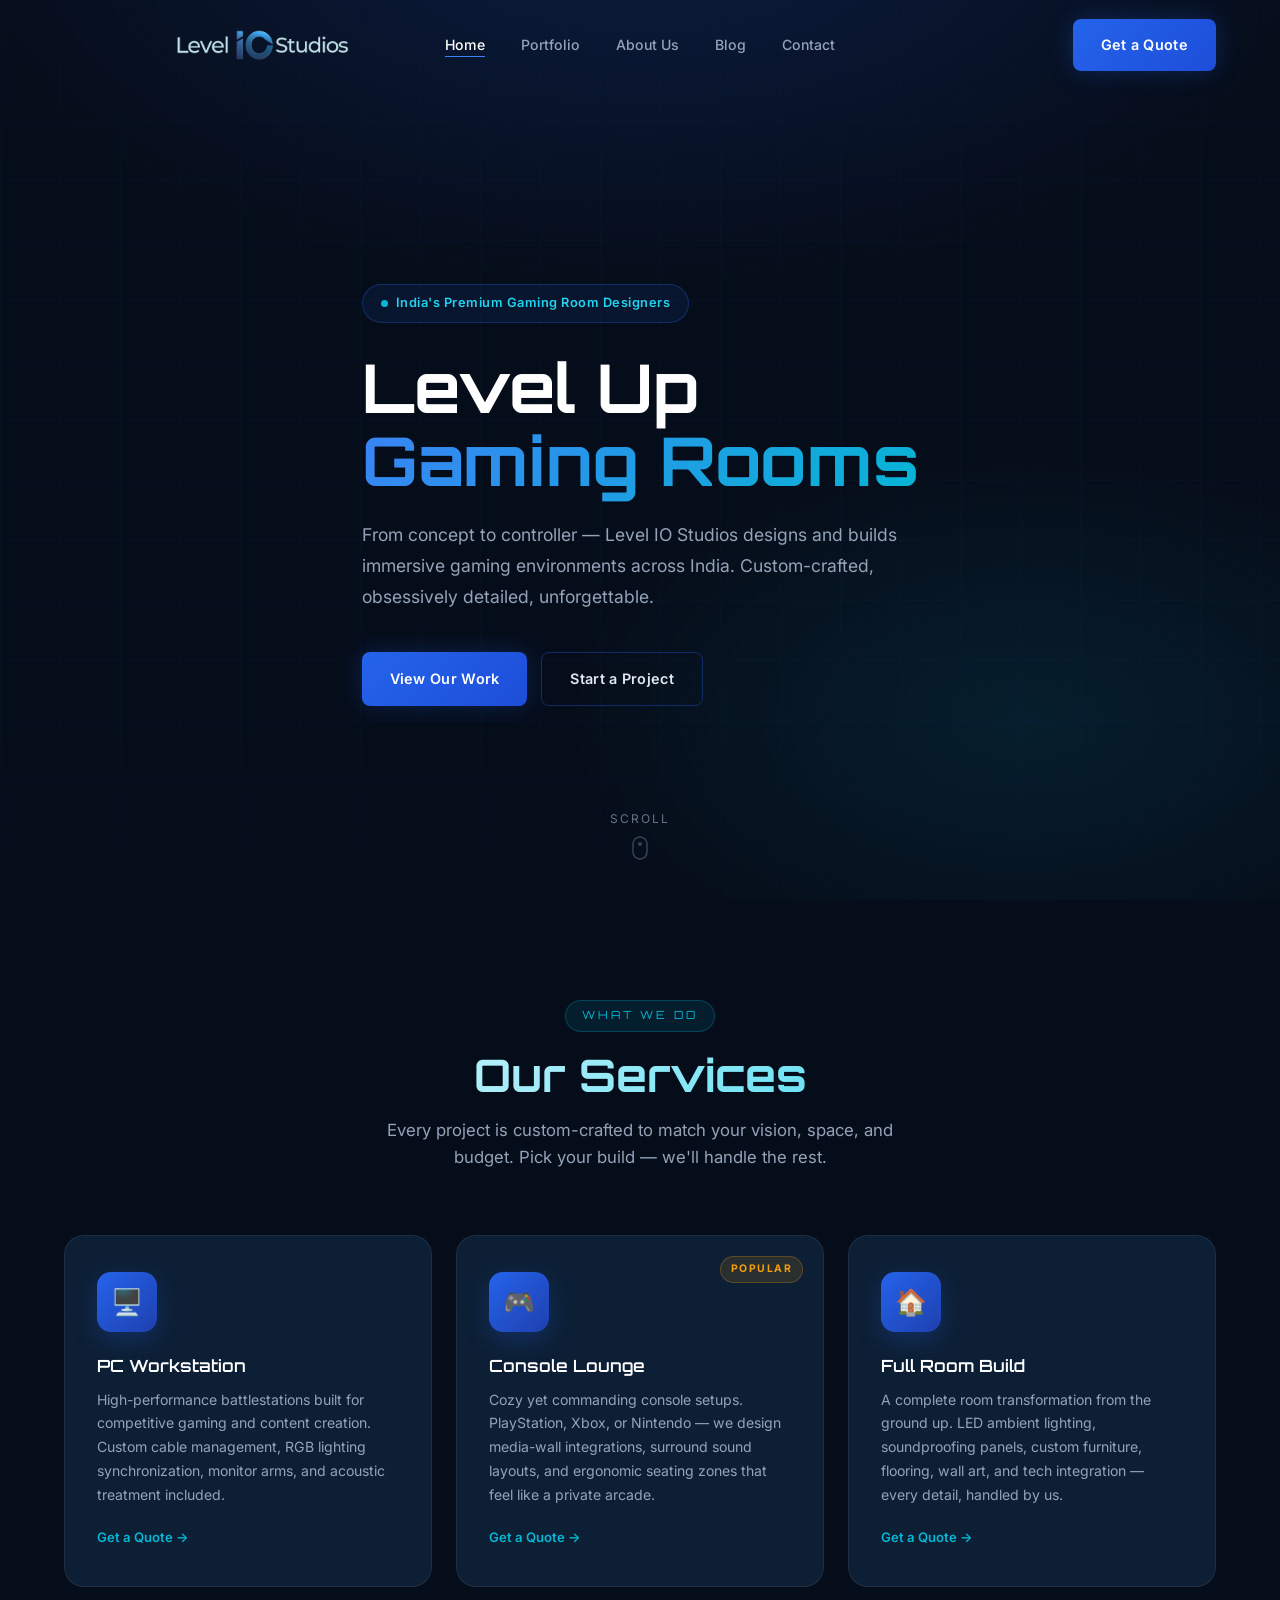
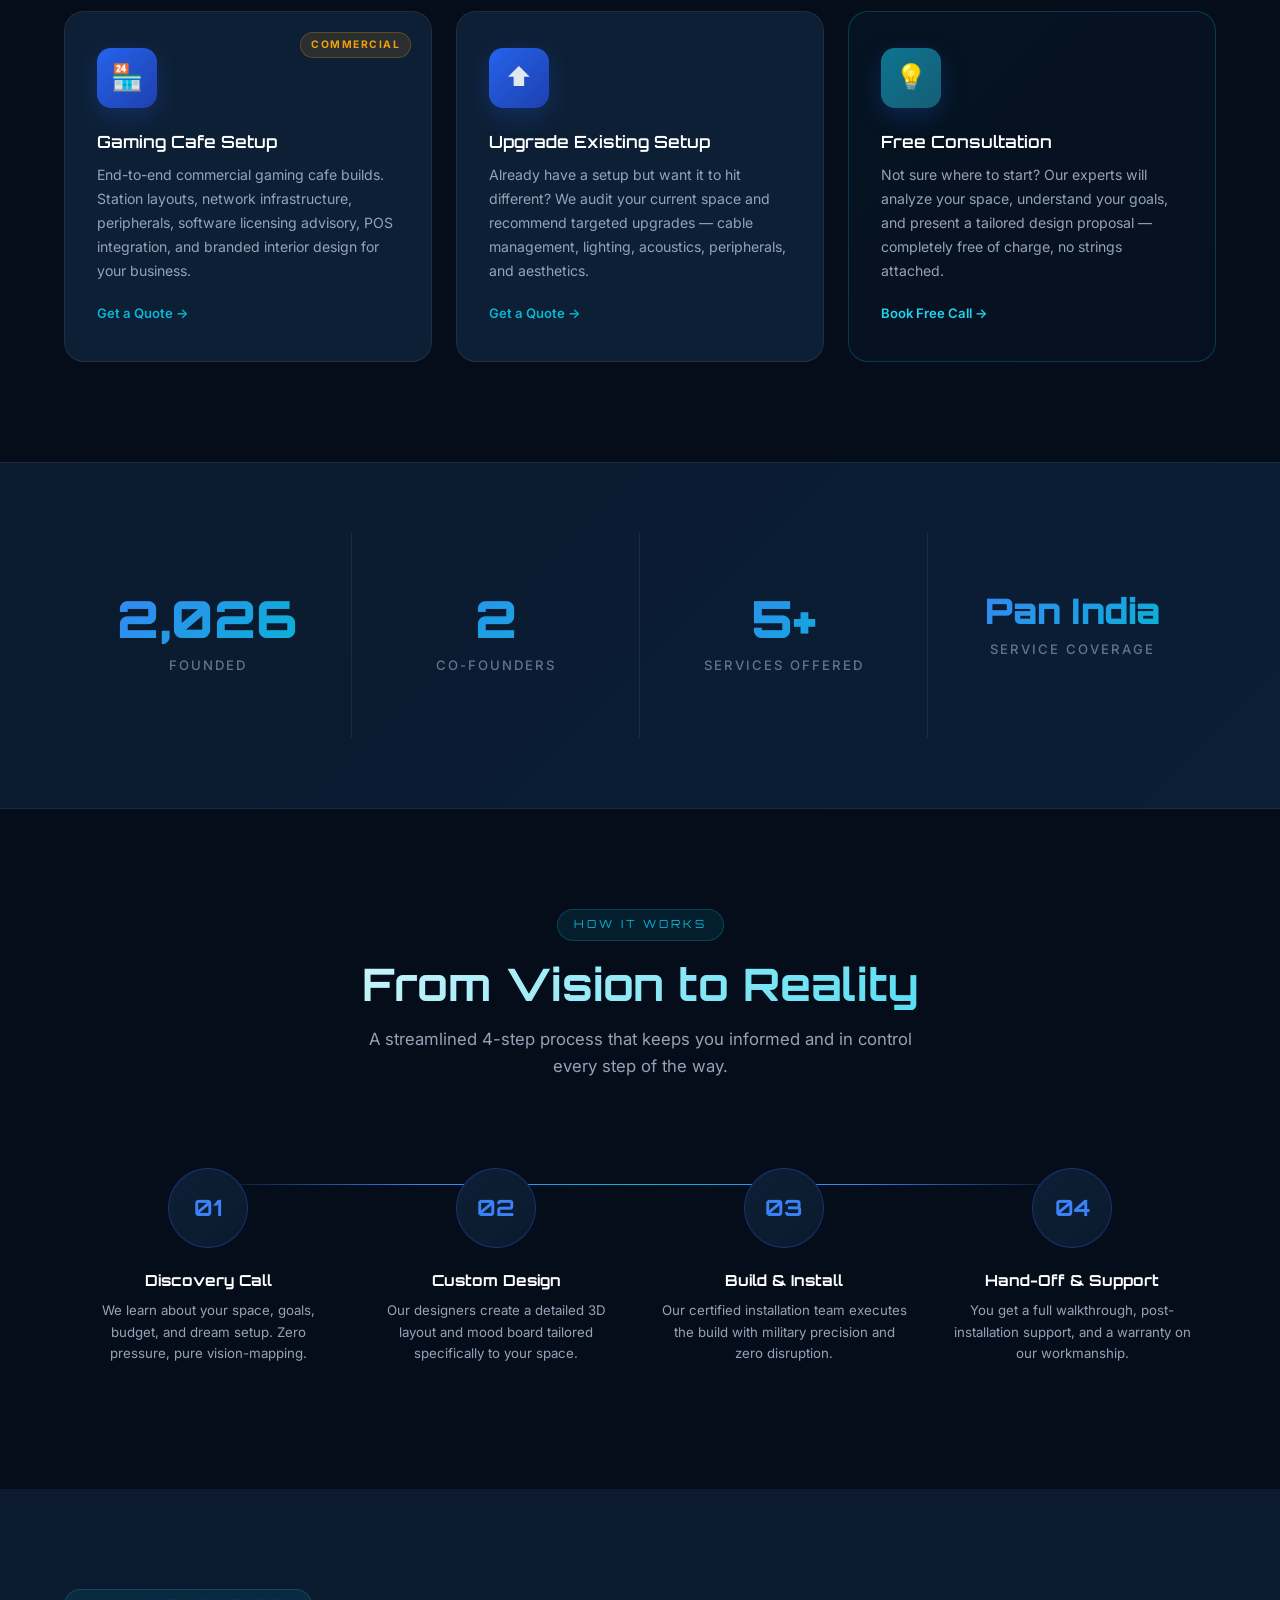
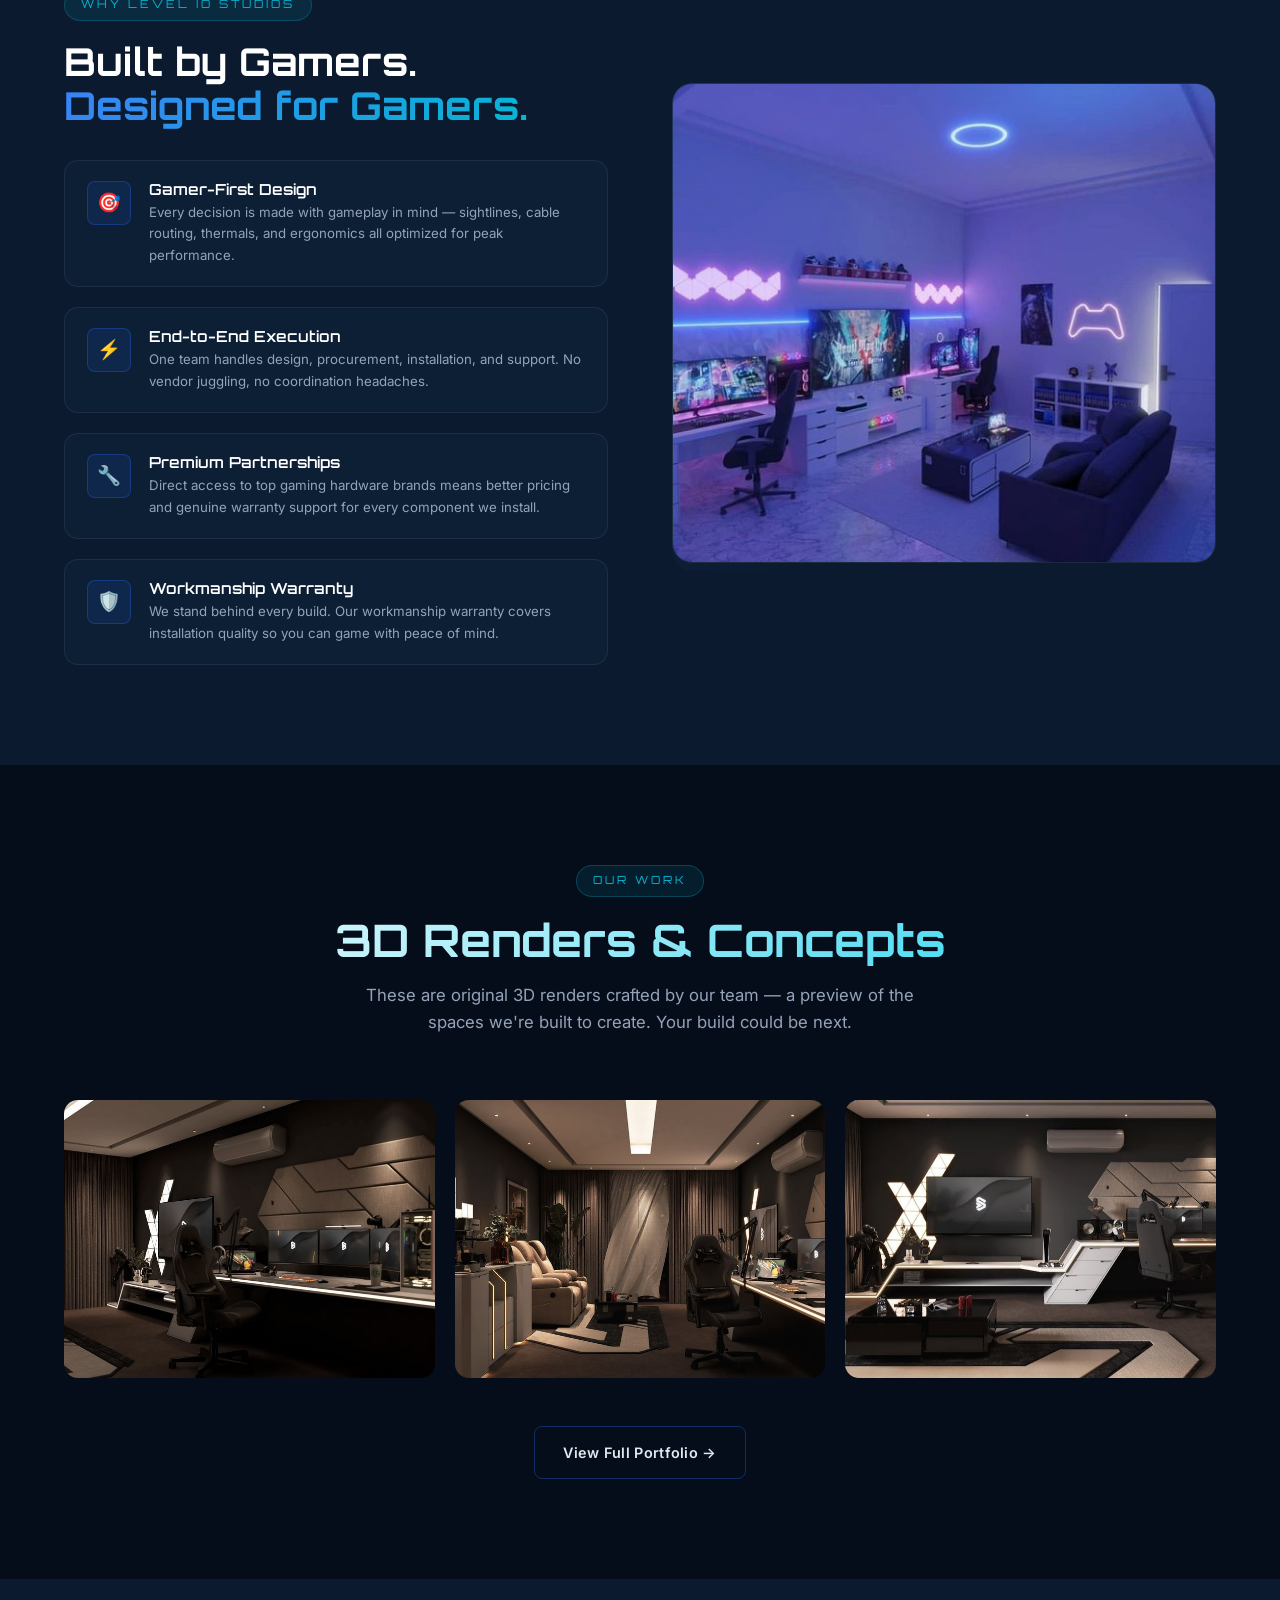
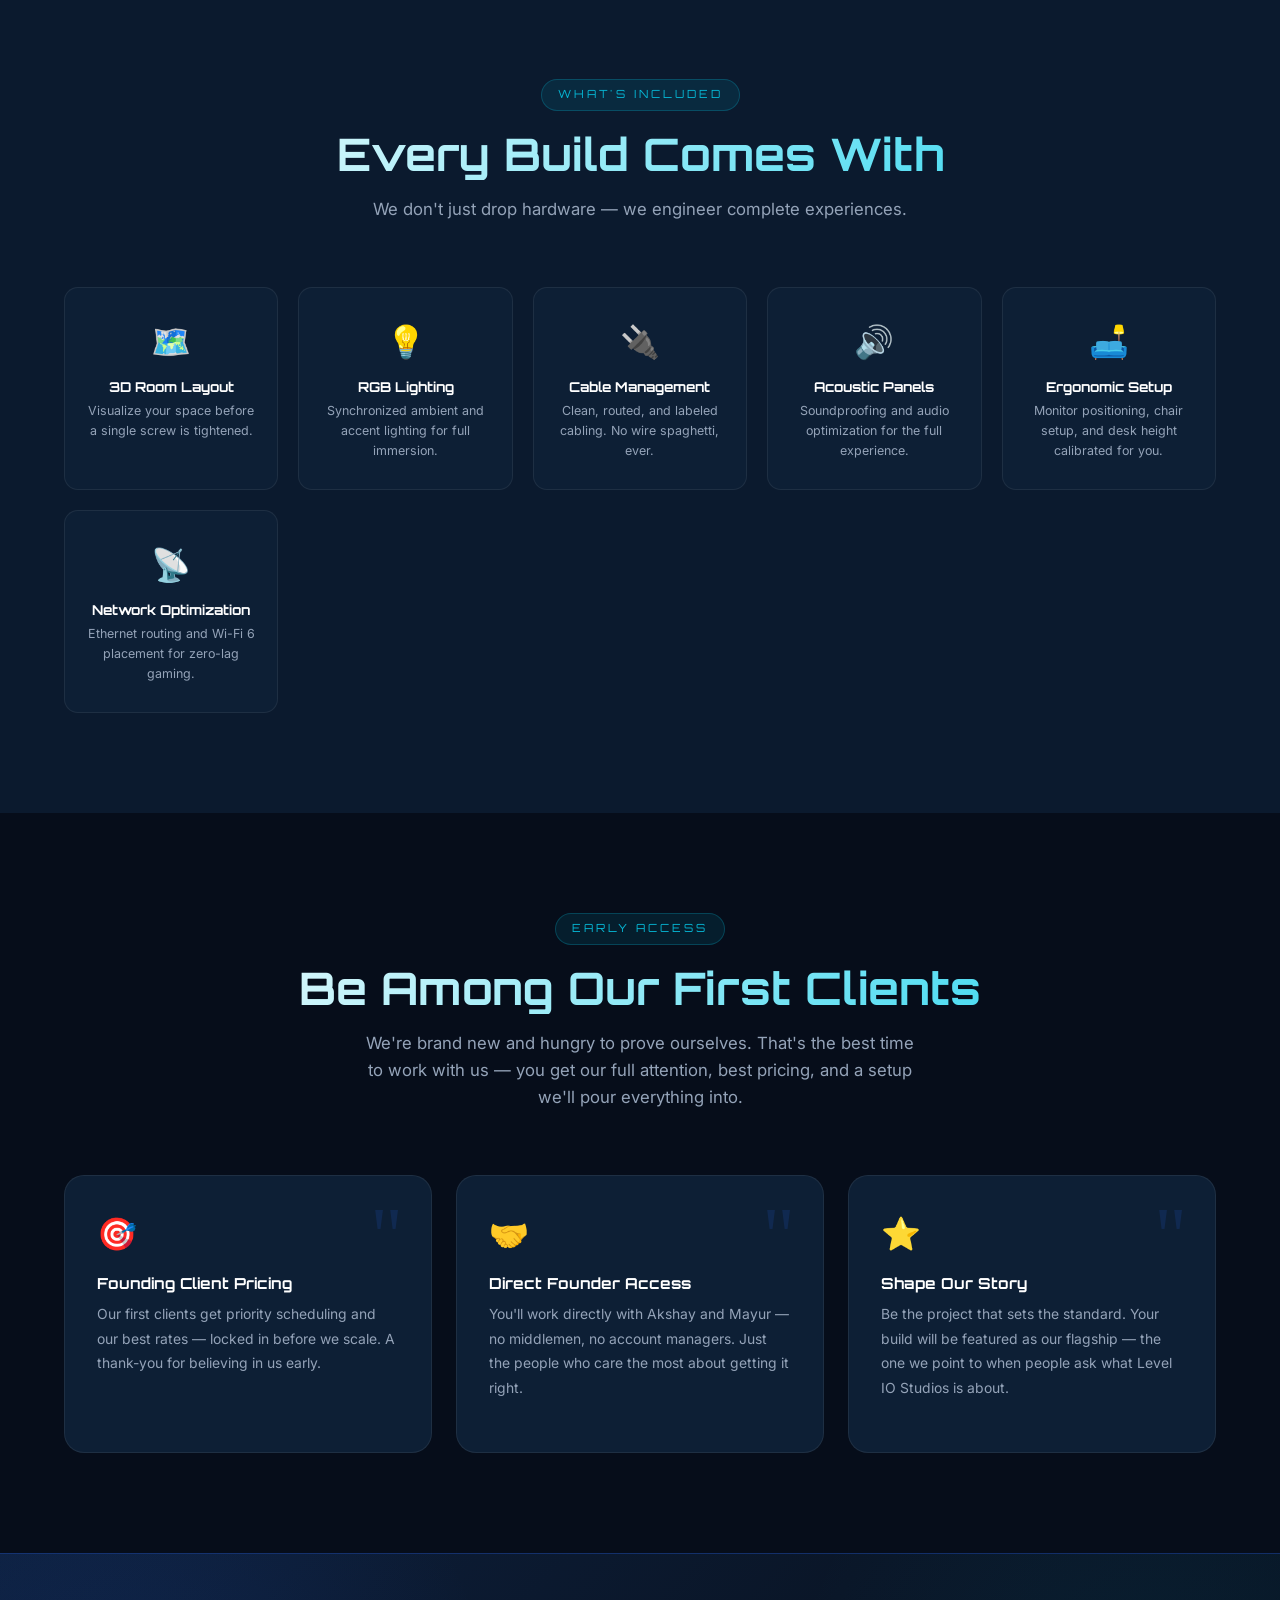
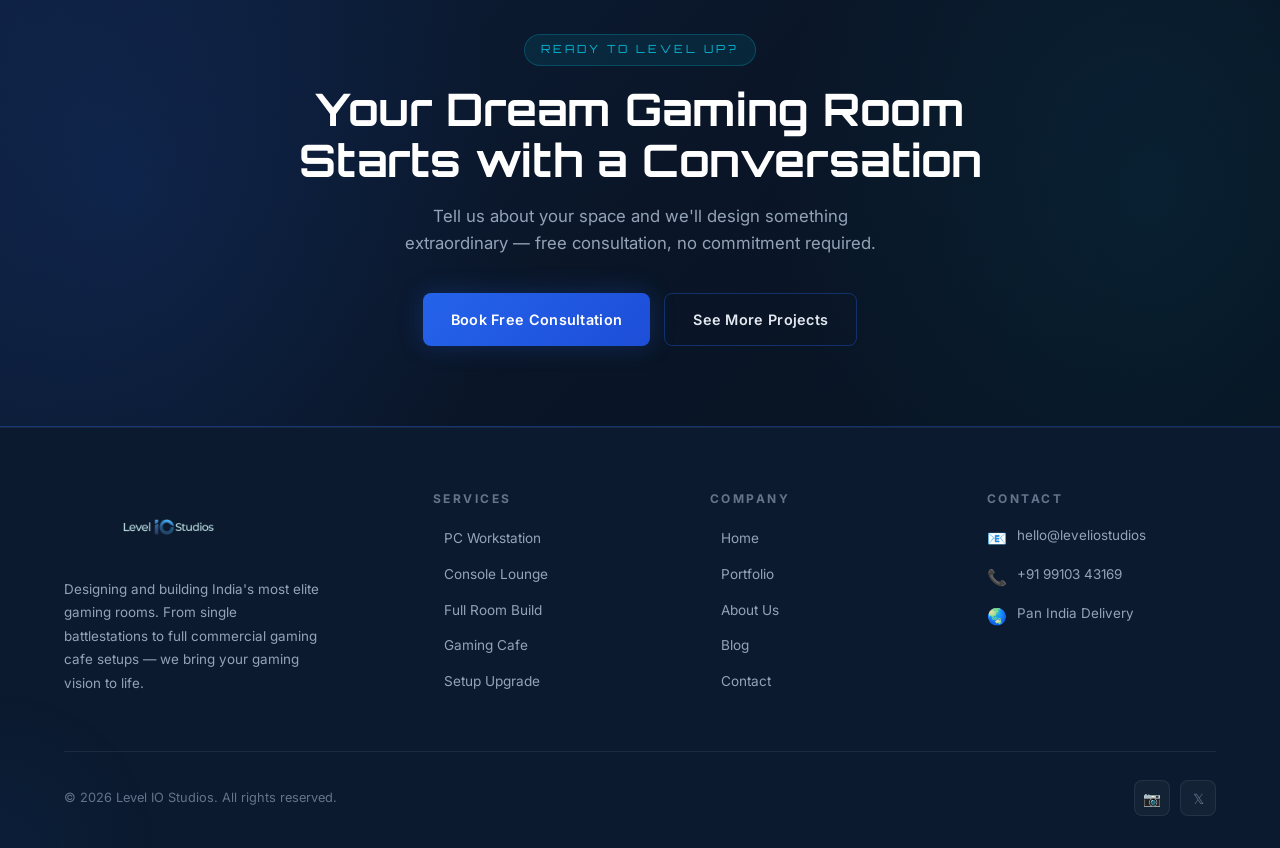
==== index.html @ 5de78dc6 "Initial commit" ====
<!DOCTYPE html>
<html lang="en">
<head>
  <meta charset="UTF-8" />
  <meta name="viewport" content="width=device-width, initial-scale=1.0" />
  <meta name="description" content="Level IO Studios designs and builds premium gaming rooms across India. PC workstations, console lounges, full room builds and gaming cafes. Level Up Your Space." />
  <meta name="keywords" content="gaming room design India, gaming setup builder, PC battlestation, gaming cafe setup, console lounge, gaming room interior design" />
  <meta name="author" content="Level IO Studios" />
  <meta name="robots" content="index, follow" />
  <link rel="canonical" href="https://leveliostudios.com/index.html" />
  <!-- Open Graph -->
  <meta property="og:type" content="website" />
  <meta property="og:site_name" content="Level IO Studios" />
  <meta property="og:title" content="Level IO Studios — Design &amp; Build Gaming Rooms" />
  <meta property="og:description" content="Level IO Studios designs and builds premium gaming rooms across India. PC workstations, console lounges, full room builds and gaming cafes. Level Up Your Space." />
  <meta property="og:url" content="https://leveliostudios.com/index.html" />
  <meta property="og:image" content="https://leveliostudios.com/Images/logo.png" />
  <!-- Twitter Card -->
  <meta name="twitter:card" content="summary_large_image" />
  <meta name="twitter:title" content="Level IO Studios — Design &amp; Build Gaming Rooms" />
  <meta name="twitter:description" content="Level IO Studios designs and builds premium gaming rooms across India. PC workstations, console lounges, full room builds and gaming cafes. Level Up Your Space." />
  <meta name="twitter:image" content="https://leveliostudios.com/Images/logo.png" />
  <!-- JSON-LD Structured Data -->
  <script type="application/ld+json">
  {
    "@context": "https://schema.org",
    "@type": "LocalBusiness",
    "name": "Level IO Studios",
    "description": "India's premier gaming room design and build studio. We create custom PC battlestations, console lounges, full room builds and gaming cafes.",
    "url": "https://leveliostudios.com",
    "email": "hello@leveliostudios.com",
    "telephone": "+919910343169",
    "sameAs": ["https://instagram.com/leveliostudios"],
    "areaServed": "IN",
    "serviceType": ["Gaming Room Design", "PC Workstation Setup", "Console Lounge", "Gaming Cafe Setup", "Room Interior Design"]
  }
  </script>
  <title>Level IO Studios — Design &amp; Build Gaming Rooms</title>
  <link rel="stylesheet" href="styles.css" />
  <link rel="icon" type="image/png" href="Images/logo-symbol.png" />
</head>
<body>

  <!-- ═══ NAVBAR ═══ -->
  <nav class="navbar">
    <div class="container">
      <div class="nav-inner">
        <a href="index.html" class="nav-logo">
          <img src="Images/logo.png" alt="Level IO Studios" />
        </a>
        <ul class="nav-links">
          <li><a href="index.html" class="active">Home</a></li>
          <li><a href="portfolio.html">Portfolio</a></li>
          <li><a href="about.html">About Us</a></li>
          <li><a href="blog.html">Blog</a></li>
          <li><a href="contact.html">Contact</a></li>
        </ul>
        <a href="contact.html" class="btn btn-primary nav-cta">Get a Quote</a>
        <div class="hamburger" aria-label="Menu">
          <span></span><span></span><span></span>
        </div>
      </div>
    </div>
  </nav>

  <!-- ═══ HERO ═══ -->
  <section class="hero">
    <div class="hero-bg"></div>
    <div class="hero-grid"></div>
    <div class="container">
      <div class="hero-content">
        <div class="hero-badge">
          <span class="dot"></span>
          India's Premium Gaming Room Designers
        </div>
        <h1>
          Level Up<br/>
          <span class="typed-text">Your Space</span>
        </h1>
        <p>From concept to controller — Level IO Studios designs and builds immersive gaming environments across India. Custom-crafted, obsessively detailed, unforgettable.</p>
        <div class="hero-actions">
          <a href="portfolio.html" class="btn btn-primary">View Our Work</a>
          <a href="contact.html" class="btn btn-outline">Start a Project</a>
        </div>
      </div>
    </div>
    <div class="hero-scroll">
      <span>Scroll</span>
      <svg width="16" height="24" viewBox="0 0 16 24" fill="none">
        <rect x="1" y="1" width="14" height="22" rx="7" stroke="currentColor" stroke-width="1.5"/>
        <circle cx="8" cy="8" r="2" fill="currentColor"/>
      </svg>
    </div>
  </section>

  <!-- ═══ SERVICES ═══ -->
  <section class="section">
    <div class="container">
      <div class="section-header">
        <div class="tag" data-aos="fade-up">What We Do</div>
        <h2 data-aos="fade-up" data-aos-delay="100">Our Services</h2>
        <p data-aos="fade-up" data-aos-delay="200">Every project is custom-crafted to match your vision, space, and budget. Pick your build — we'll handle the rest.</p>
      </div>
      <div class="services-grid">

        <!-- PC Workstation -->
        <div class="service-card" data-aos="fade-up" data-aos-delay="0">
          <div class="service-icon">🖥️</div>
          <h3>PC Workstation</h3>
          <p>High-performance battlestations built for competitive gaming and content creation. Custom cable management, RGB lighting synchronization, monitor arms, and acoustic treatment included.</p>
          <a href="contact.html" class="service-link">Get a Quote →</a>
        </div>

        <!-- Console Lounge -->
        <div class="service-card" data-aos="fade-up" data-aos-delay="100">
          <div class="service-badge">Popular</div>
          <div class="service-icon">🎮</div>
          <h3>Console Lounge</h3>
          <p>Cozy yet commanding console setups. PlayStation, Xbox, or Nintendo — we design media-wall integrations, surround sound layouts, and ergonomic seating zones that feel like a private arcade.</p>
          <a href="contact.html" class="service-link">Get a Quote →</a>
        </div>

        <!-- Full Room -->
        <div class="service-card" data-aos="fade-up" data-aos-delay="200">
          <div class="service-icon">🏠</div>
          <h3>Full Room Build</h3>
          <p>A complete room transformation from the ground up. LED ambient lighting, soundproofing panels, custom furniture, flooring, wall art, and tech integration — every detail, handled by us.</p>
          <a href="contact.html" class="service-link">Get a Quote →</a>
        </div>

        <!-- Gaming Cafe -->
        <div class="service-card" data-aos="fade-up" data-aos-delay="0">
          <div class="service-badge">Commercial</div>
          <div class="service-icon">🏪</div>
          <h3>Gaming Cafe Setup</h3>
          <p>End-to-end commercial gaming cafe builds. Station layouts, network infrastructure, peripherals, software licensing advisory, POS integration, and branded interior design for your business.</p>
          <a href="contact.html" class="service-link">Get a Quote →</a>
        </div>

        <!-- Upgrade -->
        <div class="service-card" data-aos="fade-up" data-aos-delay="100">
          <div class="service-icon">⬆️</div>
          <h3>Upgrade Existing Setup</h3>
          <p>Already have a setup but want it to hit different? We audit your current space and recommend targeted upgrades — cable management, lighting, acoustics, peripherals, and aesthetics.</p>
          <a href="contact.html" class="service-link">Get a Quote →</a>
        </div>

        <!-- Consultation Card -->
        <div class="service-card" data-aos="fade-up" data-aos-delay="200" style="border-color: rgba(6,182,212,0.25); background: linear-gradient(135deg, rgba(6,182,212,0.04) 0%, rgba(37,99,235,0.04) 100%);">
          <div class="service-icon" style="background: linear-gradient(135deg, #0e7490, #155e75);">💡</div>
          <h3>Free Consultation</h3>
          <p>Not sure where to start? Our experts will analyze your space, understand your goals, and present a tailored design proposal — completely free of charge, no strings attached.</p>
          <a href="contact.html" class="service-link" style="color: var(--cyan-light);">Book Free Call →</a>
        </div>

      </div>
    </div>
  </section>

  <!-- ═══ STATS ═══ -->
  <section class="section-sm stats-section">
    <div class="container">
      <div class="stats-grid">
        <div class="stat-item" data-aos="zoom-in" data-aos-delay="0">
          <span class="stat-number" data-count="2026">2026</span>
          <span class="stat-label">Founded</span>
        </div>
        <div class="stat-item" data-aos="zoom-in" data-aos-delay="100">
          <span class="stat-number" data-count="2">2</span>
          <span class="stat-label">Co-Founders</span>
        </div>
        <div class="stat-item" data-aos="zoom-in" data-aos-delay="200">
          <span class="stat-number" data-count="5" data-suffix="+">5+</span>
          <span class="stat-label">Services Offered</span>
        </div>
        <div class="stat-item" data-aos="zoom-in" data-aos-delay="300">
          <span class="stat-number" style="-webkit-text-fill-color: transparent; background: linear-gradient(135deg, var(--blue-light), var(--cyan)); -webkit-background-clip: text; background-clip: text; font-family: var(--font-head); font-size: clamp(1.4rem, 3vw, 2.2rem); font-weight: 900; display: block; line-height: 1; margin-bottom: 8px;">Pan India</span>
          <span class="stat-label">Service Coverage</span>
        </div>
      </div>
    </div>
  </section>

  <!-- ═══ PROCESS ═══ -->
  <section class="section">
    <div class="container">
      <div class="section-header">
        <div class="tag" data-aos="fade-up">How It Works</div>
        <h2 data-aos="fade-up" data-aos-delay="100">From Vision to Reality</h2>
        <p data-aos="fade-up" data-aos-delay="200">A streamlined 4-step process that keeps you informed and in control every step of the way.</p>
      </div>
      <div class="process-grid">
        <div class="process-step" data-aos="fade-up" data-aos-delay="0">
          <div class="step-number">01</div>
          <h3>Discovery Call</h3>
          <p>We learn about your space, goals, budget, and dream setup. Zero pressure, pure vision-mapping.</p>
        </div>
        <div class="process-step" data-aos="fade-up" data-aos-delay="100">
          <div class="step-number">02</div>
          <h3>Custom Design</h3>
          <p>Our designers create a detailed 3D layout and mood board tailored specifically to your space.</p>
        </div>
        <div class="process-step" data-aos="fade-up" data-aos-delay="200">
          <div class="step-number">03</div>
          <h3>Build & Install</h3>
          <p>Our certified installation team executes the build with military precision and zero disruption.</p>
        </div>
        <div class="process-step" data-aos="fade-up" data-aos-delay="300">
          <div class="step-number">04</div>
          <h3>Hand-Off & Support</h3>
          <p>You get a full walkthrough, post-installation support, and a warranty on our workmanship.</p>
        </div>
      </div>
    </div>
  </section>

  <!-- ═══ WHY CHOOSE US ═══ -->
  <section class="section" style="background: var(--bg-secondary);">
    <div class="container">
      <div class="why-grid">
        <div>
          <div class="tag" data-aos="fade-right">Why Level IO Studios</div>
          <h2 data-aos="fade-right" data-aos-delay="100" style="font-size: clamp(1.6rem, 3.5vw, 2.4rem); color: #fff; margin-bottom: 32px;">Built by Gamers.<br/><span class="gradient-text">Designed for Gamers.</span></h2>
          <div class="why-features">
            <div class="why-feature" data-aos="fade-right" data-aos-delay="0">
              <div class="why-feature-icon">🎯</div>
              <div>
                <h4>Gamer-First Design</h4>
                <p>Every decision is made with gameplay in mind — sightlines, cable routing, thermals, and ergonomics all optimized for peak performance.</p>
              </div>
            </div>
            <div class="why-feature" data-aos="fade-right" data-aos-delay="100">
              <div class="why-feature-icon">⚡</div>
              <div>
                <h4>End-to-End Execution</h4>
                <p>One team handles design, procurement, installation, and support. No vendor juggling, no coordination headaches.</p>
              </div>
            </div>
            <div class="why-feature" data-aos="fade-right" data-aos-delay="200">
              <div class="why-feature-icon">🔧</div>
              <div>
                <h4>Premium Partnerships</h4>
                <p>Direct access to top gaming hardware brands means better pricing and genuine warranty support for every component we install.</p>
              </div>
            </div>
            <div class="why-feature" data-aos="fade-right" data-aos-delay="300">
              <div class="why-feature-icon">🛡️</div>
              <div>
                <h4>Workmanship Warranty</h4>
                <p>We stand behind every build. Our workmanship warranty covers installation quality so you can game with peace of mind.</p>
              </div>
            </div>
          </div>
        </div>
        <div class="why-visual" data-aos="fade-left">
          <img src="Images/gaming-room-ceiling-8.jpg" alt="Premium gaming room built by Level IO Studios" />
        </div>
      </div>
    </div>
  </section>

  <!-- ═══ PORTFOLIO PREVIEW ═══ -->
  <section class="section">
    <div class="container">
      <div class="section-header">
        <div class="tag" data-aos="fade-up">Our Work</div>
        <h2 data-aos="fade-up" data-aos-delay="100">3D Renders & Concepts</h2>
        <p data-aos="fade-up" data-aos-delay="200">These are original 3D renders crafted by our team — a preview of the spaces we're built to create. Your build could be next.</p>
      </div>
      <div class="portfolio-grid">
        <div class="portfolio-item" data-aos="zoom-in" data-aos-delay="0" data-lightbox="Images/p1.jpeg">
          <img src="Images/p1.jpeg" alt="Gaming Room Project" />
          <div class="portfolio-overlay">
            <h4>Premium PC Battlestation</h4>
            <span>PC Workstation</span>
          </div>
          <div class="overlay-icon">⬡</div>
        </div>
        <div class="portfolio-item" data-aos="zoom-in" data-aos-delay="100" data-lightbox="Images/p2.jpeg">
          <img src="Images/p2.jpeg" alt="Gaming Room Project" />
          <div class="portfolio-overlay">
            <h4>Full Room Transformation</h4>
            <span>Full Room Build</span>
          </div>
          <div class="overlay-icon">⬡</div>
        </div>
        <div class="portfolio-item" data-aos="zoom-in" data-aos-delay="200" data-lightbox="Images/p3.jpeg">
          <img src="Images/p3.jpeg" alt="Gaming Room Project" />
          <div class="portfolio-overlay">
            <h4>Console Lounge Setup</h4>
            <span>Console Lounge</span>
          </div>
          <div class="overlay-icon">⬡</div>
        </div>
      </div>
      <div style="text-align:center; margin-top: 48px;" data-aos="fade-up">
        <a href="portfolio.html" class="btn btn-outline">View Full Portfolio →</a>
      </div>
    </div>
  </section>

  <!-- ═══ WHAT'S INCLUDED INFOGRAPHIC ═══ -->
  <section class="section" style="background: var(--bg-secondary);">
    <div class="container">
      <div class="section-header">
        <div class="tag" data-aos="fade-up">What's Included</div>
        <h2 data-aos="fade-up" data-aos-delay="100">Every Build Comes With</h2>
        <p data-aos="fade-up" data-aos-delay="200">We don't just drop hardware — we engineer complete experiences.</p>
      </div>
      <div style="display: grid; grid-template-columns: repeat(auto-fit, minmax(200px, 1fr)); gap: 20px;">
        <div style="background: var(--bg-card); border: 1px solid var(--border); border-radius: var(--radius-md); padding: 28px 20px; text-align: center; transition: var(--transition);" class="hover-lift" data-aos="fade-up" data-aos-delay="0"
          onmouseenter="this.style.borderColor='var(--border-blue)';this.style.transform='translateY(-5px)';this.style.boxShadow='0 16px 40px rgba(37,99,235,0.2)'"
          onmouseleave="this.style.borderColor='var(--border)';this.style.transform='';this.style.boxShadow=''">
          <div style="font-size:2rem;margin-bottom:12px;">🗺️</div>
          <h4 style="font-size:0.85rem;color:#fff;margin-bottom:6px;font-family:var(--font-head);">3D Room Layout</h4>
          <p style="font-size:0.78rem;">Visualize your space before a single screw is tightened.</p>
        </div>
        <div style="background: var(--bg-card); border: 1px solid var(--border); border-radius: var(--radius-md); padding: 28px 20px; text-align: center; transition: var(--transition);" data-aos="fade-up" data-aos-delay="100"
          onmouseenter="this.style.borderColor='var(--border-blue)';this.style.transform='translateY(-5px)';this.style.boxShadow='0 16px 40px rgba(37,99,235,0.2)'"
          onmouseleave="this.style.borderColor='var(--border)';this.style.transform='';this.style.boxShadow=''">
          <div style="font-size:2rem;margin-bottom:12px;">💡</div>
          <h4 style="font-size:0.85rem;color:#fff;margin-bottom:6px;font-family:var(--font-head);">RGB Lighting</h4>
          <p style="font-size:0.78rem;">Synchronized ambient and accent lighting for full immersion.</p>
        </div>
        <div style="background: var(--bg-card); border: 1px solid var(--border); border-radius: var(--radius-md); padding: 28px 20px; text-align: center; transition: var(--transition);" data-aos="fade-up" data-aos-delay="200"
          onmouseenter="this.style.borderColor='var(--border-blue)';this.style.transform='translateY(-5px)';this.style.boxShadow='0 16px 40px rgba(37,99,235,0.2)'"
          onmouseleave="this.style.borderColor='var(--border)';this.style.transform='';this.style.boxShadow=''">
          <div style="font-size:2rem;margin-bottom:12px;">🔌</div>
          <h4 style="font-size:0.85rem;color:#fff;margin-bottom:6px;font-family:var(--font-head);">Cable Management</h4>
          <p style="font-size:0.78rem;">Clean, routed, and labeled cabling. No wire spaghetti, ever.</p>
        </div>
        <div style="background: var(--bg-card); border: 1px solid var(--border); border-radius: var(--radius-md); padding: 28px 20px; text-align: center; transition: var(--transition);" data-aos="fade-up" data-aos-delay="300"
          onmouseenter="this.style.borderColor='var(--border-blue)';this.style.transform='translateY(-5px)';this.style.boxShadow='0 16px 40px rgba(37,99,235,0.2)'"
          onmouseleave="this.style.borderColor='var(--border)';this.style.transform='';this.style.boxShadow=''">
          <div style="font-size:2rem;margin-bottom:12px;">🔊</div>
          <h4 style="font-size:0.85rem;color:#fff;margin-bottom:6px;font-family:var(--font-head);">Acoustic Panels</h4>
          <p style="font-size:0.78rem;">Soundproofing and audio optimization for the full experience.</p>
        </div>
        <div style="background: var(--bg-card); border: 1px solid var(--border); border-radius: var(--radius-md); padding: 28px 20px; text-align: center; transition: var(--transition);" data-aos="fade-up" data-aos-delay="400"
          onmouseenter="this.style.borderColor='var(--border-blue)';this.style.transform='translateY(-5px)';this.style.boxShadow='0 16px 40px rgba(37,99,235,0.2)'"
          onmouseleave="this.style.borderColor='var(--border)';this.style.transform='';this.style.boxShadow=''">
          <div style="font-size:2rem;margin-bottom:12px;">🛋️</div>
          <h4 style="font-size:0.85rem;color:#fff;margin-bottom:6px;font-family:var(--font-head);">Ergonomic Setup</h4>
          <p style="font-size:0.78rem;">Monitor positioning, chair setup, and desk height calibrated for you.</p>
        </div>
        <div style="background: var(--bg-card); border: 1px solid var(--border); border-radius: var(--radius-md); padding: 28px 20px; text-align: center; transition: var(--transition);" data-aos="fade-up" data-aos-delay="0"
          onmouseenter="this.style.borderColor='var(--border-blue)';this.style.transform='translateY(-5px)';this.style.boxShadow='0 16px 40px rgba(37,99,235,0.2)'"
          onmouseleave="this.style.borderColor='var(--border)';this.style.transform='';this.style.boxShadow=''">
          <div style="font-size:2rem;margin-bottom:12px;">📡</div>
          <h4 style="font-size:0.85rem;color:#fff;margin-bottom:6px;font-family:var(--font-head);">Network Optimization</h4>
          <p style="font-size:0.78rem;">Ethernet routing and Wi-Fi 6 placement for zero-lag gaming.</p>
        </div>
      </div>
    </div>
  </section>

  <!-- ═══ BE OUR FIRST CLIENT ═══ -->
  <section class="section">
    <div class="container">
      <div class="section-header">
        <div class="tag" data-aos="fade-up">Early Access</div>
        <h2 data-aos="fade-up" data-aos-delay="100">Be Among Our First Clients</h2>
        <p data-aos="fade-up" data-aos-delay="200">We're brand new and hungry to prove ourselves. That's the best time to work with us — you get our full attention, best pricing, and a setup we'll pour everything into.</p>
      </div>
      <div style="display: grid; grid-template-columns: repeat(3, 1fr); gap: 24px;" class="testimonials-grid">
        <div class="testimonial-card" data-aos="fade-up" data-aos-delay="0">
          <div style="font-size: 2rem; margin-bottom: 16px;">🎯</div>
          <h3 style="font-size: 0.95rem; color: #fff; margin-bottom: 10px; font-family: var(--font-head);">Founding Client Pricing</h3>
          <p>Our first clients get priority scheduling and our best rates — locked in before we scale. A thank-you for believing in us early.</p>
        </div>
        <div class="testimonial-card" data-aos="fade-up" data-aos-delay="100">
          <div style="font-size: 2rem; margin-bottom: 16px;">🤝</div>
          <h3 style="font-size: 0.95rem; color: #fff; margin-bottom: 10px; font-family: var(--font-head);">Direct Founder Access</h3>
          <p>You'll work directly with Akshay and Mayur — no middlemen, no account managers. Just the people who care the most about getting it right.</p>
        </div>
        <div class="testimonial-card" data-aos="fade-up" data-aos-delay="200">
          <div style="font-size: 2rem; margin-bottom: 16px;">⭐</div>
          <h3 style="font-size: 0.95rem; color: #fff; margin-bottom: 10px; font-family: var(--font-head);">Shape Our Story</h3>
          <p>Be the project that sets the standard. Your build will be featured as our flagship — the one we point to when people ask what Level IO Studios is about.</p>
        </div>
      </div>
    </div>
  </section>

  <!-- ═══ CTA BANNER ═══ -->
  <section class="cta-banner">
    <div class="cta-content" data-aos="zoom-in">
      <div class="tag">Ready to Level Up?</div>
      <h2>Your Dream Gaming Room<br/>Starts with a Conversation</h2>
      <p>Tell us about your space and we'll design something extraordinary — free consultation, no commitment required.</p>
      <div class="cta-actions">
        <a href="contact.html" class="btn btn-primary">Book Free Consultation</a>
        <a href="portfolio.html" class="btn btn-outline">See More Projects</a>
      </div>
    </div>
  </section>

  <!-- ═══ FOOTER ═══ -->
  <footer class="footer">
    <div class="container">
      <div class="footer-grid">
        <div class="footer-brand">
          <a href="index.html" class="logo-wrap">
            <img src="Images/logo.png" alt="Level IO Studios" />
          </a>
          <p>Designing and building India's most elite gaming rooms. From single battlestations to full commercial gaming cafe setups — we bring your gaming vision to life.</p>
        </div>
        <div class="footer-col">
          <h4>Services</h4>
          <ul class="footer-links">
            <li><a href="contact.html">PC Workstation</a></li>
            <li><a href="contact.html">Console Lounge</a></li>
            <li><a href="contact.html">Full Room Build</a></li>
            <li><a href="contact.html">Gaming Cafe</a></li>
            <li><a href="contact.html">Setup Upgrade</a></li>
          </ul>
        </div>
        <div class="footer-col">
          <h4>Company</h4>
          <ul class="footer-links">
            <li><a href="index.html">Home</a></li>
            <li><a href="portfolio.html">Portfolio</a></li>
            <li><a href="about.html">About Us</a></li>
            <li><a href="blog.html">Blog</a></li>
            <li><a href="contact.html">Contact</a></li>
          </ul>
        </div>
        <div class="footer-col">
          <h4>Contact</h4>
          <div class="footer-contact-item">
            <span>📧</span>
            <a href="mailto:hello@leveliostudios.com" style="color: var(--text-muted); transition: var(--transition);" onmouseenter="this.style.color='var(--cyan-light)'" onmouseleave="this.style.color='var(--text-muted)'">hello@leveliostudios</a>
          </div>
          <div class="footer-contact-item">
            <span>📞</span>
            <a href="tel:+919910343169" style="color: var(--text-muted); transition: var(--transition);" onmouseenter="this.style.color='var(--cyan-light)'" onmouseleave="this.style.color='var(--text-muted)'">+91 99103 43169</a>
          </div>
          <div class="footer-contact-item">
            <span>🌏</span>
            <span>Pan India Delivery</span>
          </div>
        </div>
      </div>
      <div class="footer-bottom">
        <p>© 2026 Level IO Studios. All rights reserved.</p>
        <div class="social-links">
          <a href="https://instagram.com/leveliostudios" target="_blank" class="social-link" title="Instagram">📷</a>
          <a href="#" class="social-link" title="Twitter / X">𝕏</a>
        </div>
      </div>
    </div>
  </footer>

  <!-- LIGHTBOX -->
  <div class="lightbox" id="lightbox">
    <button class="lightbox-close">✕</button>
    <img class="lightbox-img" id="lightboxImg" src="" alt="Portfolio" />
  </div>

  <script src="script.js"></script>
</body>
</html>
---- styles.css ----
/* ===================================
   LEVEL IO STUDIOS — MAIN STYLESHEET
   =================================== */

@import url('https://fonts.googleapis.com/css2?family=Orbitron:wght@400;600;700;900&family=Inter:wght@300;400;500;600;700&display=swap');

/* ─── RESET & BASE ─── */
*, *::before, *::after { margin: 0; padding: 0; box-sizing: border-box; }

:root {
  --bg-primary:   #060d1a;
  --bg-secondary: #0b1a2e;
  --bg-card:      #0d1f35;
  --bg-card-hover:#112540;
  --blue:         #2563eb;
  --blue-light:   #3b82f6;
  --cyan:         #06b6d4;
  --cyan-light:   #22d3ee;
  --gold:         #f59e0b;
  --text:         #e2e8f0;
  --text-muted:   #94a3b8;
  --text-dim:     #64748b;
  --border:       rgba(255,255,255,0.07);
  --border-blue:  rgba(37,99,235,0.35);
  --glow-blue:    rgba(37,99,235,0.25);
  --glow-cyan:    rgba(6,182,212,0.2);
  --radius-sm:    8px;
  --radius-md:    14px;
  --radius-lg:    20px;
  --transition:   0.3s cubic-bezier(0.4,0,0.2,1);
  --font-head:    'Orbitron', monospace;
  --font-body:    'Inter', sans-serif;
}

html { scroll-behavior: smooth; font-size: 16px; }

body {
  font-family: var(--font-body);
  background: var(--bg-primary);
  color: var(--text);
  line-height: 1.6;
  overflow-x: hidden;
}

::selection { background: var(--blue); color: #fff; }

/* ─── SCROLLBAR ─── */
::-webkit-scrollbar { width: 6px; }
::-webkit-scrollbar-track { background: var(--bg-primary); }
::-webkit-scrollbar-thumb { background: var(--blue); border-radius: 3px; }

/* ─── TYPOGRAPHY ─── */
h1, h2, h3, h4 { font-family: var(--font-head); line-height: 1.15; }
p { color: var(--text-muted); }
a { text-decoration: none; color: inherit; }

/* ─── UTILITY ─── */
.container { max-width: 1200px; margin: 0 auto; padding: 0 24px; }
.section { padding: 100px 0; }
.section-sm { padding: 70px 0; }

.tag {
  display: inline-block;
  font-family: var(--font-head);
  font-size: 0.7rem;
  letter-spacing: 3px;
  text-transform: uppercase;
  color: var(--cyan);
  background: rgba(6,182,212,0.1);
  border: 1px solid rgba(6,182,212,0.25);
  padding: 6px 16px;
  border-radius: 999px;
  margin-bottom: 18px;
}

.section-header { text-align: center; margin-bottom: 64px; }

.section-header h2 {
  font-size: clamp(1.8rem, 4vw, 2.8rem);
  background: linear-gradient(135deg, #fff 0%, var(--cyan-light) 100%);
  -webkit-background-clip: text;
  -webkit-text-fill-color: transparent;
  background-clip: text;
  margin-bottom: 16px;
}

.section-header p { font-size: 1.05rem; max-width: 560px; margin: 0 auto; }

.gradient-text {
  background: linear-gradient(135deg, var(--blue-light) 0%, var(--cyan) 100%);
  -webkit-background-clip: text;
  -webkit-text-fill-color: transparent;
  background-clip: text;
}

/* ─── BUTTONS ─── */
.btn {
  display: inline-flex;
  align-items: center;
  gap: 8px;
  font-family: var(--font-body);
  font-weight: 600;
  font-size: 0.9rem;
  padding: 14px 28px;
  border-radius: var(--radius-sm);
  border: none;
  cursor: pointer;
  transition: var(--transition);
  letter-spacing: 0.3px;
}

.btn-primary {
  background: linear-gradient(135deg, var(--blue) 0%, #1d4ed8 100%);
  color: #fff;
  box-shadow: 0 0 24px var(--glow-blue);
}
.btn-primary:hover {
  transform: translateY(-2px);
  box-shadow: 0 0 40px rgba(37,99,235,0.5);
  background: linear-gradient(135deg, var(--blue-light) 0%, var(--blue) 100%);
}

.btn-outline {
  background: transparent;
  color: var(--text);
  border: 1px solid var(--border-blue);
}
.btn-outline:hover {
  background: rgba(37,99,235,0.12);
  border-color: var(--blue-light);
  transform: translateY(-2px);
  color: #fff;
}

.btn-cyan {
  background: linear-gradient(135deg, var(--cyan) 0%, #0891b2 100%);
  color: #fff;
  box-shadow: 0 0 24px var(--glow-cyan);
}
.btn-cyan:hover {
  transform: translateY(-2px);
  box-shadow: 0 0 40px rgba(6,182,212,0.45);
}

/* ─── NAVBAR ─── */
.navbar {
  position: fixed;
  top: 0; left: 0; right: 0;
  z-index: 1000;
  padding: 0;
  transition: var(--transition);
}

.navbar.scrolled {
  padding: 0;
  background: rgba(6,13,26,0.92);
  backdrop-filter: blur(20px);
  -webkit-backdrop-filter: blur(20px);
  border-bottom: 1px solid var(--border);
  box-shadow: 0 4px 40px rgba(0,0,0,0.4);
}

.nav-inner {
  display: flex;
  align-items: center;
  justify-content: space-between;
  height: 90px;
  position: relative;
}

.nav-logo {
  display: flex;
  align-items: center;
  flex-shrink: 0;
  height: 90px;
  overflow: hidden;
}

.nav-logo img {
  height: 380px;
  width: auto;
  display: block;
  transition: var(--transition);
}
.nav-logo:hover img { transform: scale(1.04); }

.nav-links {
  display: flex;
  list-style: none;
  gap: 8px;
  align-items: center;
  position: absolute;
  left: 50%;
  transform: translateX(-50%);
}

.nav-links a {
  font-size: 0.88rem;
  font-weight: 500;
  color: var(--text-muted);
  padding: 8px 14px;
  border-radius: var(--radius-sm);
  transition: var(--transition);
  position: relative;
}

.nav-links a::after {
  content: '';
  position: absolute;
  bottom: 4px; left: 14px; right: 14px;
  height: 1.5px;
  background: var(--blue-light);
  transform: scaleX(0);
  transition: var(--transition);
}

.nav-links a:hover, .nav-links a.active {
  color: #fff;
}

.nav-links a:hover::after, .nav-links a.active::after { transform: scaleX(1); }

.nav-cta { margin-left: 16px; }

.hamburger {
  display: none;
  flex-direction: column;
  gap: 5px;
  cursor: pointer;
  padding: 8px;
  border-radius: var(--radius-sm);
  transition: var(--transition);
}
.hamburger span {
  display: block;
  width: 24px;
  height: 2px;
  background: var(--text);
  border-radius: 2px;
  transition: var(--transition);
}
.hamburger.open span:nth-child(1) { transform: translateY(7px) rotate(45deg); }
.hamburger.open span:nth-child(2) { opacity: 0; }
.hamburger.open span:nth-child(3) { transform: translateY(-7px) rotate(-45deg); }

/* ─── HERO ─── */
.hero {
  min-height: 100vh;
  display: flex;
  align-items: center;
  position: relative;
  overflow: hidden;
  padding-top: 90px;
}

.hero-bg {
  position: absolute;
  inset: 0;
  background:
    radial-gradient(ellipse 80% 60% at 50% -10%, rgba(37,99,235,0.18) 0%, transparent 70%),
    radial-gradient(ellipse 60% 50% at 80% 80%, rgba(6,182,212,0.1) 0%, transparent 60%),
    var(--bg-primary);
}

.hero-grid {
  position: absolute;
  inset: 0;
  background-image:
    linear-gradient(rgba(37,99,235,0.04) 1px, transparent 1px),
    linear-gradient(90deg, rgba(37,99,235,0.04) 1px, transparent 1px);
  background-size: 60px 60px;
  mask-image: linear-gradient(to bottom, transparent, black 20%, black 80%, transparent);
}

.hero-content {
  position: relative;
  z-index: 2;
  max-width: 760px;
}

.hero-badge {
  display: inline-flex;
  align-items: center;
  gap: 8px;
  background: rgba(37,99,235,0.1);
  border: 1px solid rgba(37,99,235,0.3);
  border-radius: 999px;
  padding: 8px 18px;
  font-size: 0.8rem;
  color: var(--cyan-light);
  font-weight: 600;
  margin-bottom: 28px;
  letter-spacing: 0.5px;
}
.hero-badge .dot {
  width: 7px; height: 7px;
  background: var(--cyan);
  border-radius: 50%;
  animation: pulse 2s infinite;
}

@keyframes pulse {
  0%, 100% { opacity: 1; transform: scale(1); }
  50% { opacity: 0.5; transform: scale(1.3); }
}

.hero h1 {
  font-size: clamp(2.4rem, 6vw, 4.2rem);
  line-height: 1.08;
  margin-bottom: 24px;
  color: #fff;
}

.hero h1 span {
  background: linear-gradient(135deg, var(--blue-light) 0%, var(--cyan) 100%);
  -webkit-background-clip: text;
  -webkit-text-fill-color: transparent;
  background-clip: text;
}

.hero p {
  font-size: 1.1rem;
  max-width: 540px;
  margin-bottom: 40px;
  color: var(--text-muted);
  line-height: 1.75;
}

.hero-actions { display: flex; gap: 14px; flex-wrap: wrap; }

.hero-scroll {
  position: absolute;
  bottom: 40px;
  left: 50%;
  transform: translateX(-50%);
  display: flex;
  flex-direction: column;
  align-items: center;
  gap: 8px;
  color: var(--text-dim);
  font-size: 0.75rem;
  letter-spacing: 2px;
  text-transform: uppercase;
  animation: float 3s ease-in-out infinite;
}
.hero-scroll svg { opacity: 0.5; }

@keyframes float {
  0%, 100% { transform: translateX(-50%) translateY(0); }
  50% { transform: translateX(-50%) translateY(8px); }
}

/* ─── SERVICES ─── */
.services-grid {
  display: grid;
  grid-template-columns: repeat(auto-fit, minmax(280px, 1fr));
  gap: 24px;
}

.service-card {
  background: var(--bg-card);
  border: 1px solid var(--border);
  border-radius: var(--radius-lg);
  padding: 36px 32px;
  position: relative;
  overflow: hidden;
  transition: var(--transition);
  cursor: default;
  group: true;
}

.service-card::before {
  content: '';
  position: absolute;
  inset: 0;
  background: linear-gradient(135deg, rgba(37,99,235,0.06) 0%, rgba(6,182,212,0.04) 100%);
  opacity: 0;
  transition: var(--transition);
}

.service-card:hover {
  border-color: var(--border-blue);
  transform: translateY(-6px);
  box-shadow: 0 20px 60px rgba(0,0,0,0.4), 0 0 40px var(--glow-blue);
  background: var(--bg-card-hover);
}

.service-card:hover::before { opacity: 1; }

.service-icon {
  width: 60px; height: 60px;
  background: linear-gradient(135deg, var(--blue) 0%, #1e40af 100%);
  border-radius: var(--radius-md);
  display: flex;
  align-items: center;
  justify-content: center;
  margin-bottom: 24px;
  font-size: 1.6rem;
  box-shadow: 0 8px 24px var(--glow-blue);
  transition: var(--transition);
}

.service-card:hover .service-icon {
  transform: scale(1.1) rotate(-3deg);
  box-shadow: 0 12px 36px rgba(37,99,235,0.5);
}

.service-card h3 {
  font-size: 1.05rem;
  color: #fff;
  margin-bottom: 12px;
  font-family: var(--font-head);
  font-weight: 600;
}

.service-card p { font-size: 0.88rem; line-height: 1.7; }

.service-badge {
  position: absolute;
  top: 20px; right: 20px;
  font-size: 0.65rem;
  font-weight: 700;
  letter-spacing: 1.5px;
  text-transform: uppercase;
  padding: 4px 10px;
  border-radius: 999px;
  background: rgba(245,158,11,0.12);
  color: var(--gold);
  border: 1px solid rgba(245,158,11,0.25);
}

.service-link {
  display: inline-flex;
  align-items: center;
  gap: 6px;
  margin-top: 20px;
  font-size: 0.82rem;
  font-weight: 600;
  color: var(--cyan);
  transition: var(--transition);
}
.service-link:hover { gap: 10px; color: var(--cyan-light); }

/* ─── STATS / INFOGRAPHIC ─── */
.stats-section {
  background: linear-gradient(135deg, var(--bg-secondary) 0%, #0a1e36 100%);
  border-top: 1px solid var(--border);
  border-bottom: 1px solid var(--border);
}

.stats-grid {
  display: grid;
  grid-template-columns: repeat(4, 1fr);
  gap: 0;
}

.stat-item {
  text-align: center;
  padding: 60px 24px;
  border-right: 1px solid var(--border);
  position: relative;
  transition: var(--transition);
}

.stat-item:last-child { border-right: none; }

.stat-item::after {
  content: '';
  position: absolute;
  bottom: 0; left: 20%; right: 20%;
  height: 2px;
  background: linear-gradient(90deg, transparent, var(--blue), transparent);
  opacity: 0;
  transition: var(--transition);
}

.stat-item:hover::after { opacity: 1; }
.stat-item:hover { background: rgba(37,99,235,0.05); }

.stat-number {
  font-family: var(--font-head);
  font-size: clamp(2.2rem, 4vw, 3.2rem);
  font-weight: 900;
  background: linear-gradient(135deg, var(--blue-light) 0%, var(--cyan) 100%);
  -webkit-background-clip: text;
  -webkit-text-fill-color: transparent;
  background-clip: text;
  display: block;
  line-height: 1;
  margin-bottom: 8px;
}

.stat-label {
  font-size: 0.82rem;
  font-weight: 500;
  text-transform: uppercase;
  letter-spacing: 2px;
  color: var(--text-dim);
}

/* ─── PROCESS ─── */
.process-grid {
  display: grid;
  grid-template-columns: repeat(4, 1fr);
  gap: 0;
  position: relative;
}

.process-grid::before {
  content: '';
  position: absolute;
  top: 40px; left: 12.5%; right: 12.5%;
  height: 1px;
  background: linear-gradient(90deg, transparent, var(--blue-light), var(--cyan), var(--blue-light), transparent);
}

.process-step {
  text-align: center;
  padding: 24px 20px;
  position: relative;
  transition: var(--transition);
}

.process-step:hover { transform: translateY(-4px); }

.step-number {
  width: 80px; height: 80px;
  background: linear-gradient(135deg, var(--bg-card) 0%, var(--bg-secondary) 100%);
  border: 1px solid var(--border-blue);
  border-radius: 50%;
  display: flex;
  align-items: center;
  justify-content: center;
  margin: 0 auto 24px;
  font-family: var(--font-head);
  font-weight: 700;
  font-size: 1.4rem;
  color: var(--blue-light);
  position: relative;
  z-index: 1;
  transition: var(--transition);
  box-shadow: 0 0 0 0 var(--glow-blue);
}

.process-step:hover .step-number {
  background: linear-gradient(135deg, var(--blue) 0%, #1e40af 100%);
  color: #fff;
  box-shadow: 0 0 0 8px var(--glow-blue);
}

.process-step h3 {
  font-size: 0.95rem;
  color: #fff;
  margin-bottom: 10px;
}

.process-step p { font-size: 0.83rem; line-height: 1.65; }

/* ─── PORTFOLIO PREVIEW ─── */
.portfolio-grid {
  display: grid;
  grid-template-columns: repeat(3, 1fr);
  gap: 20px;
}

.portfolio-item {
  border-radius: var(--radius-md);
  overflow: hidden;
  position: relative;
  aspect-ratio: 4/3;
  cursor: pointer;
  background: var(--bg-card);
}

.portfolio-item img {
  width: 100%; height: 100%;
  object-fit: cover;
  transition: transform 0.5s ease;
}

.portfolio-overlay {
  position: absolute;
  inset: 0;
  background: linear-gradient(180deg, transparent 30%, rgba(6,13,26,0.95) 100%);
  display: flex;
  flex-direction: column;
  justify-content: flex-end;
  padding: 24px;
  opacity: 0;
  transition: var(--transition);
}

.portfolio-item:hover .portfolio-overlay { opacity: 1; }
.portfolio-item:hover img { transform: scale(1.06); }

.portfolio-overlay h4 {
  font-size: 0.95rem;
  color: #fff;
  margin-bottom: 4px;
}
.portfolio-overlay span {
  font-size: 0.75rem;
  color: var(--cyan);
  font-weight: 500;
}

.portfolio-item .overlay-icon {
  position: absolute;
  top: 50%; left: 50%;
  transform: translate(-50%, -50%) scale(0.5);
  opacity: 0;
  width: 48px; height: 48px;
  background: rgba(37,99,235,0.85);
  border-radius: 50%;
  display: flex;
  align-items: center;
  justify-content: center;
  color: #fff;
  transition: var(--transition);
}
.portfolio-item:hover .overlay-icon {
  transform: translate(-50%, -50%) scale(1);
  opacity: 1;
}

/* ─── FEATURED PORTFOLIO (full grid) ─── */
.portfolio-full-grid {
  columns: 3;
  column-gap: 20px;
}

.portfolio-full-item {
  break-inside: avoid;
  margin-bottom: 20px;
  border-radius: var(--radius-md);
  overflow: hidden;
  position: relative;
  cursor: pointer;
  background: var(--bg-card);
}

.portfolio-full-item img {
  width: 100%;
  display: block;
  transition: transform 0.5s ease;
}

.portfolio-full-item:hover img { transform: scale(1.04); }

.portfolio-full-item .portfolio-overlay {
  opacity: 0;
  position: absolute;
  inset: 0;
}
.portfolio-full-item:hover .portfolio-overlay { opacity: 1; }

/* ─── FILTER TABS ─── */
.filter-tabs {
  display: flex;
  flex-wrap: wrap;
  gap: 10px;
  justify-content: center;
  margin-bottom: 48px;
}

.filter-btn {
  font-family: var(--font-body);
  font-size: 0.83rem;
  font-weight: 500;
  padding: 9px 20px;
  border-radius: 999px;
  border: 1px solid var(--border);
  background: transparent;
  color: var(--text-muted);
  cursor: pointer;
  transition: var(--transition);
}

.filter-btn:hover, .filter-btn.active {
  background: var(--blue);
  border-color: var(--blue);
  color: #fff;
  box-shadow: 0 0 20px var(--glow-blue);
}

/* ─── WHY US ─── */
.why-grid {
  display: grid;
  grid-template-columns: 1fr 1fr;
  gap: 64px;
  align-items: center;
}

.why-features { display: flex; flex-direction: column; gap: 20px; }

.why-feature {
  display: flex;
  gap: 18px;
  align-items: flex-start;
  padding: 20px 22px;
  border-radius: var(--radius-md);
  border: 1px solid var(--border);
  background: var(--bg-card);
  transition: var(--transition);
}

.why-feature:hover {
  border-color: var(--border-blue);
  transform: translateX(6px);
  box-shadow: 0 8px 32px rgba(0,0,0,0.3), 0 0 20px var(--glow-blue);
}

.why-feature-icon {
  width: 44px; height: 44px;
  flex-shrink: 0;
  background: rgba(37,99,235,0.12);
  border: 1px solid var(--border-blue);
  border-radius: var(--radius-sm);
  display: flex;
  align-items: center;
  justify-content: center;
  font-size: 1.2rem;
  transition: var(--transition);
}

.why-feature:hover .why-feature-icon {
  background: var(--blue);
  transform: scale(1.1);
}

.why-feature h4 {
  font-size: 0.95rem;
  color: #fff;
  margin-bottom: 4px;
  font-family: var(--font-head);
  font-weight: 600;
}

.why-feature p { font-size: 0.83rem; }

.why-visual {
  position: relative;
  border-radius: var(--radius-lg);
  overflow: hidden;
}

.why-visual img {
  width: 100%;
  height: 480px;
  object-fit: cover;
  border-radius: var(--radius-lg);
  border: 1px solid var(--border);
}

.why-visual::before {
  content: '';
  position: absolute;
  inset: 0;
  background: linear-gradient(135deg, rgba(37,99,235,0.2) 0%, transparent 60%);
  border-radius: var(--radius-lg);
  z-index: 1;
  pointer-events: none;
}

/* ─── CTA BANNER ─── */
.cta-banner {
  background: linear-gradient(135deg, #0d1f3c 0%, #0a1628 50%, #071220 100%);
  border-top: 1px solid var(--border-blue);
  border-bottom: 1px solid var(--border-blue);
  position: relative;
  overflow: hidden;
}

.cta-banner::before {
  content: '';
  position: absolute;
  top: -50%; left: -20%;
  width: 60%; height: 200%;
  background: radial-gradient(ellipse, rgba(37,99,235,0.12) 0%, transparent 70%);
}
.cta-banner::after {
  content: '';
  position: absolute;
  top: -50%; right: -20%;
  width: 60%; height: 200%;
  background: radial-gradient(ellipse, rgba(6,182,212,0.08) 0%, transparent 70%);
}

.cta-content {
  position: relative;
  z-index: 1;
  text-align: center;
  padding: 80px 24px;
}

.cta-content h2 {
  font-size: clamp(1.6rem, 4vw, 2.8rem);
  color: #fff;
  margin-bottom: 16px;
}

.cta-content p {
  font-size: 1.05rem;
  margin-bottom: 36px;
  max-width: 520px;
  margin-left: auto;
  margin-right: auto;
}

.cta-actions { display: flex; gap: 14px; justify-content: center; flex-wrap: wrap; }

/* ─── TESTIMONIALS ─── */
.testimonials-grid {
  display: grid;
  grid-template-columns: repeat(3, 1fr);
  gap: 24px;
}

.testimonial-card {
  background: var(--bg-card);
  border: 1px solid var(--border);
  border-radius: var(--radius-lg);
  padding: 32px;
  transition: var(--transition);
  position: relative;
}

.testimonial-card:hover {
  border-color: var(--border-blue);
  transform: translateY(-4px);
  box-shadow: 0 16px 48px rgba(0,0,0,0.3), 0 0 24px var(--glow-blue);
}

.testimonial-card::before {
  content: '"';
  position: absolute;
  top: 20px; right: 28px;
  font-size: 5rem;
  font-family: Georgia, serif;
  color: var(--blue);
  opacity: 0.15;
  line-height: 1;
}

.stars { color: var(--gold); font-size: 0.85rem; margin-bottom: 16px; }

.testimonial-card p { font-size: 0.87rem; line-height: 1.75; margin-bottom: 20px; }

.testimonial-author {
  display: flex;
  align-items: center;
  gap: 12px;
}

.author-avatar {
  width: 42px; height: 42px;
  border-radius: 50%;
  background: linear-gradient(135deg, var(--blue) 0%, var(--cyan) 100%);
  display: flex;
  align-items: center;
  justify-content: center;
  font-family: var(--font-head);
  font-size: 0.9rem;
  font-weight: 700;
  color: #fff;
  flex-shrink: 0;
}

.author-info strong { display: block; font-size: 0.88rem; color: #fff; }
.author-info span { font-size: 0.75rem; color: var(--text-dim); }

/* ─── CONTACT ─── */
.contact-grid {
  display: grid;
  grid-template-columns: 1fr 1.4fr;
  gap: 48px;
  align-items: start;
}

.contact-info { display: flex; flex-direction: column; gap: 24px; }

.contact-card {
  background: var(--bg-card);
  border: 1px solid var(--border);
  border-radius: var(--radius-md);
  padding: 24px 26px;
  display: flex;
  gap: 16px;
  align-items: flex-start;
  transition: var(--transition);
}

.contact-card:hover {
  border-color: var(--border-blue);
  transform: translateX(4px);
  box-shadow: 0 8px 32px var(--glow-blue);
}

.contact-card-icon {
  width: 46px; height: 46px;
  flex-shrink: 0;
  background: linear-gradient(135deg, var(--blue) 0%, #1e40af 100%);
  border-radius: var(--radius-sm);
  display: flex;
  align-items: center;
  justify-content: center;
  font-size: 1.2rem;
}

.contact-card h4 { font-size: 0.8rem; color: var(--text-dim); font-weight: 500; margin-bottom: 4px; font-family: var(--font-body); text-transform: uppercase; letter-spacing: 1px; }
.contact-card p, .contact-card a { font-size: 0.92rem; color: var(--text); font-weight: 500; transition: var(--transition); }
.contact-card a:hover { color: var(--cyan); }

.contact-form {
  background: var(--bg-card);
  border: 1px solid var(--border);
  border-radius: var(--radius-lg);
  padding: 40px;
}

.form-grid { display: grid; grid-template-columns: 1fr 1fr; gap: 20px; margin-bottom: 20px; }
.form-full { margin-bottom: 20px; }

.form-group { display: flex; flex-direction: column; gap: 8px; }

.form-group label {
  font-size: 0.8rem;
  font-weight: 600;
  text-transform: uppercase;
  letter-spacing: 1px;
  color: var(--text-dim);
}

.form-group input,
.form-group textarea,
.form-group select {
  background: rgba(255,255,255,0.04);
  border: 1px solid var(--border);
  border-radius: var(--radius-sm);
  padding: 13px 16px;
  color: var(--text);
  font-family: var(--font-body);
  font-size: 0.88rem;
  transition: var(--transition);
  outline: none;
  width: 100%;
}

.form-group input:focus,
.form-group textarea:focus,
.form-group select:focus {
  border-color: var(--blue-light);
  background: rgba(37,99,235,0.06);
  box-shadow: 0 0 0 3px var(--glow-blue);
}

.form-group input::placeholder,
.form-group textarea::placeholder { color: var(--text-dim); }

.form-group textarea { resize: vertical; min-height: 130px; }

.form-group select option { background: var(--bg-secondary); color: var(--text); }

/* ─── ABOUT ─── */
.about-story {
  display: grid;
  grid-template-columns: 1.2fr 1fr;
  gap: 64px;
  align-items: center;
}

.story-content h2 {
  font-size: clamp(1.6rem, 3.5vw, 2.4rem);
  color: #fff;
  margin-bottom: 20px;
}

.story-content p {
  font-size: 0.92rem;
  line-height: 1.8;
  margin-bottom: 16px;
}

.story-image {
  border-radius: var(--radius-lg);
  overflow: hidden;
  border: 1px solid var(--border-blue);
  box-shadow: 0 0 60px var(--glow-blue);
}

.story-image img {
  width: 100%;
  height: 440px;
  object-fit: cover;
  display: block;
  transition: transform 0.5s ease;
}

.story-image:hover img { transform: scale(1.03); }

.values-grid {
  display: grid;
  grid-template-columns: repeat(3, 1fr);
  gap: 24px;
}

.value-card {
  background: var(--bg-card);
  border: 1px solid var(--border);
  border-radius: var(--radius-lg);
  padding: 36px 28px;
  text-align: center;
  transition: var(--transition);
}

.value-card:hover {
  border-color: var(--border-blue);
  transform: translateY(-6px);
  box-shadow: 0 20px 48px rgba(0,0,0,0.35), 0 0 32px var(--glow-blue);
}

.value-icon {
  font-size: 2.4rem;
  margin-bottom: 20px;
  display: block;
  transition: var(--transition);
}

.value-card:hover .value-icon { transform: scale(1.15); }

.value-card h3 {
  font-size: 0.95rem;
  color: #fff;
  margin-bottom: 10px;
}

.value-card p { font-size: 0.83rem; line-height: 1.7; }

/* ─── PAGE HERO ─── */
.page-hero {
  min-height: 340px;
  display: flex;
  align-items: center;
  justify-content: center;
  text-align: center;
  position: relative;
  overflow: hidden;
  padding-top: 90px;
}

.page-hero-bg {
  position: absolute;
  inset: 0;
  background:
    radial-gradient(ellipse 80% 80% at 50% -20%, rgba(37,99,235,0.2) 0%, transparent 70%),
    var(--bg-primary);
}

.page-hero-grid {
  position: absolute;
  inset: 0;
  background-image:
    linear-gradient(rgba(37,99,235,0.05) 1px, transparent 1px),
    linear-gradient(90deg, rgba(37,99,235,0.05) 1px, transparent 1px);
  background-size: 60px 60px;
  mask-image: linear-gradient(to bottom, transparent, black 30%, black 70%, transparent);
}

.page-hero-content { position: relative; z-index: 2; }

.page-hero h1 {
  font-size: clamp(2rem, 5vw, 3.4rem);
  color: #fff;
  margin-bottom: 16px;
}

.page-hero p {
  font-size: 1rem;
  max-width: 500px;
  margin: 0 auto;
}

/* ─── LIGHTBOX ─── */
.lightbox {
  display: none;
  position: fixed;
  inset: 0;
  z-index: 9999;
  background: rgba(0,0,0,0.92);
  backdrop-filter: blur(10px);
  align-items: center;
  justify-content: center;
}

.lightbox.active { display: flex; }

.lightbox-img {
  max-width: 90vw;
  max-height: 85vh;
  border-radius: var(--radius-md);
  border: 1px solid var(--border-blue);
  box-shadow: 0 0 80px var(--glow-blue);
  object-fit: contain;
}

.lightbox-close {
  position: absolute;
  top: 24px; right: 28px;
  background: rgba(255,255,255,0.08);
  border: 1px solid var(--border);
  color: #fff;
  font-size: 1.4rem;
  width: 44px; height: 44px;
  border-radius: 50%;
  cursor: pointer;
  display: flex;
  align-items: center;
  justify-content: center;
  transition: var(--transition);
}
.lightbox-close:hover {
  background: var(--blue);
  border-color: var(--blue);
}

/* ─── FOOTER ─── */
.footer {
  background: var(--bg-secondary);
  border-top: 1px solid var(--border);
  padding: 64px 0 32px;
}

.footer-grid {
  display: grid;
  grid-template-columns: 1.4fr 1fr 1fr 1fr;
  gap: 48px;
  margin-bottom: 56px;
}

.footer-brand {
  position: relative;
}

.footer-brand .logo-wrap {
  display: flex;
  align-items: center;
  height: 70px;
  overflow: hidden;
  margin-bottom: 16px;
}

.footer-brand .logo-wrap img {
  height: 200px;
  width: auto;
  display: block;
}

.footer-brand p { font-size: 0.84rem; line-height: 1.75; max-width: 260px; }

.footer-col h4 {
  font-size: 0.75rem;
  font-weight: 700;
  text-transform: uppercase;
  letter-spacing: 2.5px;
  color: var(--text-dim);
  margin-bottom: 20px;
  font-family: var(--font-body);
}

.footer-links { list-style: none; display: flex; flex-direction: column; gap: 10px; }

.footer-links a {
  font-size: 0.85rem;
  color: var(--text-muted);
  transition: var(--transition);
  display: inline-flex;
  align-items: center;
  gap: 6px;
}

.footer-links a::before {
  content: '›';
  color: var(--blue-light);
  opacity: 0;
  transform: translateX(-6px);
  transition: var(--transition);
}

.footer-links a:hover {
  color: var(--cyan-light);
  padding-left: 4px;
}

.footer-links a:hover::before {
  opacity: 1;
  transform: translateX(0);
}

.footer-contact-item {
  display: flex;
  align-items: flex-start;
  gap: 10px;
  margin-bottom: 12px;
  font-size: 0.84rem;
  color: var(--text-muted);
}
.footer-contact-item span:first-child { font-size: 1rem; margin-top: 1px; flex-shrink: 0; }

.footer-bottom {
  border-top: 1px solid var(--border);
  padding-top: 28px;
  display: flex;
  align-items: center;
  justify-content: space-between;
  flex-wrap: wrap;
  gap: 12px;
}

.footer-bottom p { font-size: 0.8rem; color: var(--text-dim); }

.social-links { display: flex; gap: 10px; }

.social-link {
  width: 36px; height: 36px;
  border-radius: var(--radius-sm);
  background: rgba(255,255,255,0.04);
  border: 1px solid var(--border);
  display: flex;
  align-items: center;
  justify-content: center;
  color: var(--text-dim);
  font-size: 0.9rem;
  transition: var(--transition);
}

.social-link:hover {
  background: var(--blue);
  border-color: var(--blue);
  color: #fff;
  transform: translateY(-2px);
  box-shadow: 0 4px 16px var(--glow-blue);
}

/* ─── INFOGRAPHIC TIMELINE ─── */
.timeline { position: relative; padding-left: 40px; }

.timeline::before {
  content: '';
  position: absolute;
  left: 11px; top: 0; bottom: 0;
  width: 2px;
  background: linear-gradient(180deg, var(--blue), var(--cyan), transparent);
}

.timeline-item {
  position: relative;
  margin-bottom: 36px;
  padding: 24px 26px;
  background: var(--bg-card);
  border: 1px solid var(--border);
  border-radius: var(--radius-md);
  transition: var(--transition);
}

.timeline-item:hover {
  border-color: var(--border-blue);
  transform: translateX(4px);
  box-shadow: 0 8px 32px rgba(0,0,0,0.3);
}

.timeline-item::before {
  content: '';
  position: absolute;
  left: -33px; top: 28px;
  width: 12px; height: 12px;
  background: var(--blue-light);
  border-radius: 50%;
  box-shadow: 0 0 0 4px rgba(59,130,246,0.2);
}

.timeline-item h4 { font-size: 0.95rem; color: #fff; margin-bottom: 6px; }
.timeline-item p { font-size: 0.83rem; }

/* ─── TEAM ─── */
.team-grid {
  display: grid;
  grid-template-columns: repeat(3, 1fr);
  gap: 28px;
}

.team-card {
  background: var(--bg-card);
  border: 1px solid var(--border);
  border-radius: var(--radius-lg);
  padding: 36px 24px;
  text-align: center;
  transition: var(--transition);
}

.team-card:hover {
  border-color: var(--border-blue);
  transform: translateY(-6px);
  box-shadow: 0 20px 48px rgba(0,0,0,0.35), 0 0 28px var(--glow-blue);
}

.team-avatar {
  width: 88px; height: 88px;
  border-radius: 50%;
  background: linear-gradient(135deg, var(--blue) 0%, var(--cyan) 100%);
  display: flex;
  align-items: center;
  justify-content: center;
  overflow: hidden;
  font-family: var(--font-head);
  font-size: 1.6rem;
  font-weight: 700;
  color: #fff;
  margin: 0 auto 20px;
  box-shadow: 0 0 0 4px rgba(37,99,235,0.2);
  transition: var(--transition);
}

.team-card:hover .team-avatar {
  box-shadow: 0 0 0 6px rgba(37,99,235,0.35);
  transform: scale(1.05);
}

.team-card h3 { font-size: 1rem; color: #fff; margin-bottom: 4px; }
.team-card .role { font-size: 0.8rem; color: var(--cyan); margin-bottom: 12px; font-weight: 600; letter-spacing: 0.5px; }
.team-card p { font-size: 0.82rem; }

/* ─── RESPONSIVE ─── */
@media (max-width: 1024px) {
  .stats-grid { grid-template-columns: repeat(2, 1fr); }
  .stat-item { border-right: none; border-bottom: 1px solid var(--border); }
  .stat-item:nth-child(even) { border-right: none; }
  .stat-item:nth-child(odd) { border-right: 1px solid var(--border); }
  .stat-item:last-child { border-bottom: none; }

  .process-grid { grid-template-columns: repeat(2, 1fr); }
  .process-grid::before { display: none; }

  .why-grid { grid-template-columns: 1fr; gap: 48px; }
  .why-visual { order: -1; }

  .footer-grid { grid-template-columns: 1fr 1fr; }

  .portfolio-full-grid { columns: 2; }

  .about-story { grid-template-columns: 1fr; gap: 40px; }
  .story-image { order: -1; }
}

@media (max-width: 768px) {
  .section { padding: 72px 0; }

  .nav-links { display: none; position: fixed; top: 0; left: 0; right: 0; bottom: 0; background: rgba(6,13,26,0.97); backdrop-filter: blur(20px); flex-direction: column; align-items: center; justify-content: center; gap: 12px; z-index: 999; }
  .nav-links.mobile-open { display: flex; }
  .nav-links a { font-size: 1rem; padding: 12px 24px; }
  .nav-cta { display: none; }
  .hamburger { display: flex; }

  .portfolio-grid { grid-template-columns: 1fr 1fr; }
  .portfolio-full-grid { columns: 1; }

  .testimonials-grid { grid-template-columns: 1fr; }
  .values-grid { grid-template-columns: 1fr; }
  .team-grid { grid-template-columns: 1fr 1fr; }

  .contact-grid { grid-template-columns: 1fr; }
  .form-grid { grid-template-columns: 1fr; }

  .hero-scroll { display: none; }

  .footer-grid { grid-template-columns: 1fr; gap: 36px; }
  .footer-bottom { flex-direction: column; text-align: center; }
}

@media (max-width: 520px) {
  .portfolio-grid { grid-template-columns: 1fr; }
  .services-grid { grid-template-columns: 1fr; }
  .team-grid { grid-template-columns: 1fr; }
  .process-grid { grid-template-columns: 1fr; }
  .stats-grid { grid-template-columns: 1fr 1fr; }
  .stat-item:nth-child(odd) { border-right: 1px solid var(--border); }
  .hero-actions { flex-direction: column; }
}

/* ─── AOS ANIMATIONS ─── */
[data-aos] { opacity: 0; transition: opacity 0.6s ease, transform 0.6s ease; }
[data-aos="fade-up"] { transform: translateY(30px); }
[data-aos="fade-right"] { transform: translateX(-30px); }
[data-aos="fade-left"] { transform: translateX(30px); }
[data-aos="zoom-in"] { transform: scale(0.9); }
[data-aos].aos-animate { opacity: 1; transform: none; }
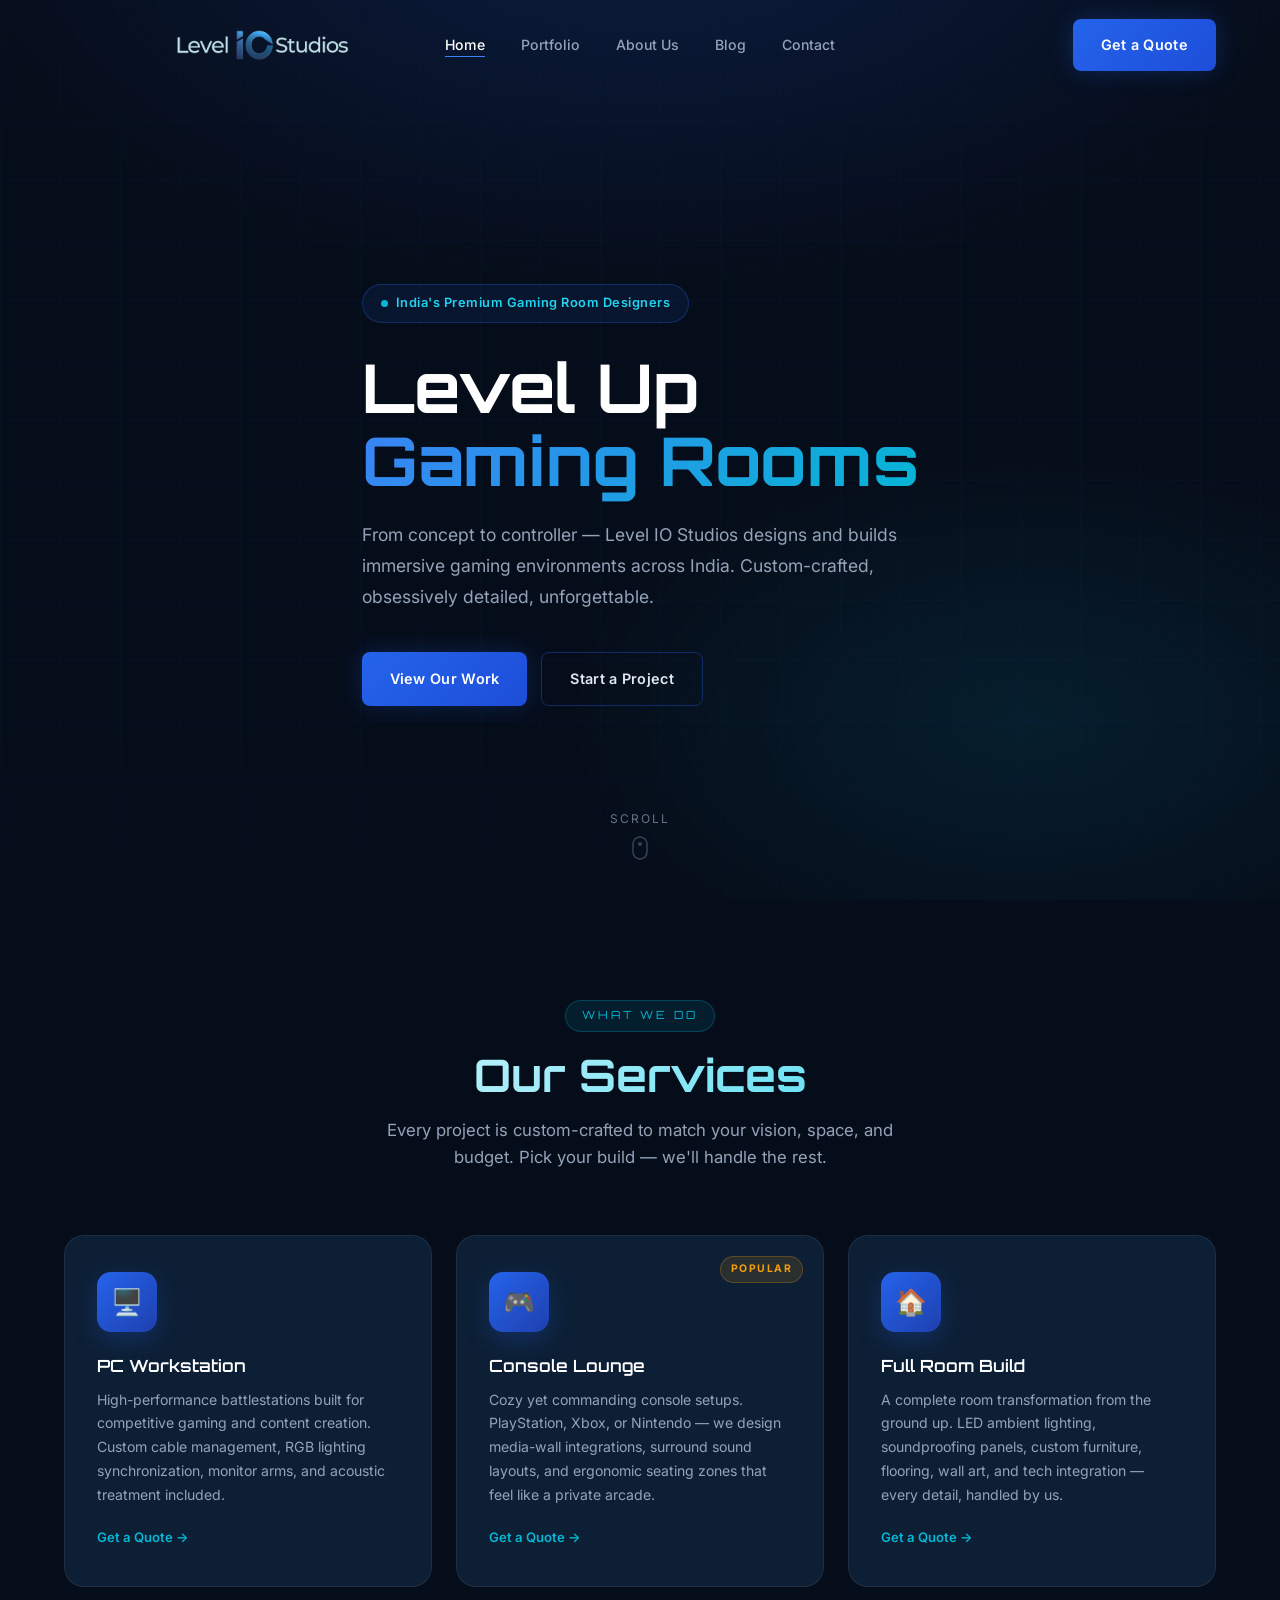
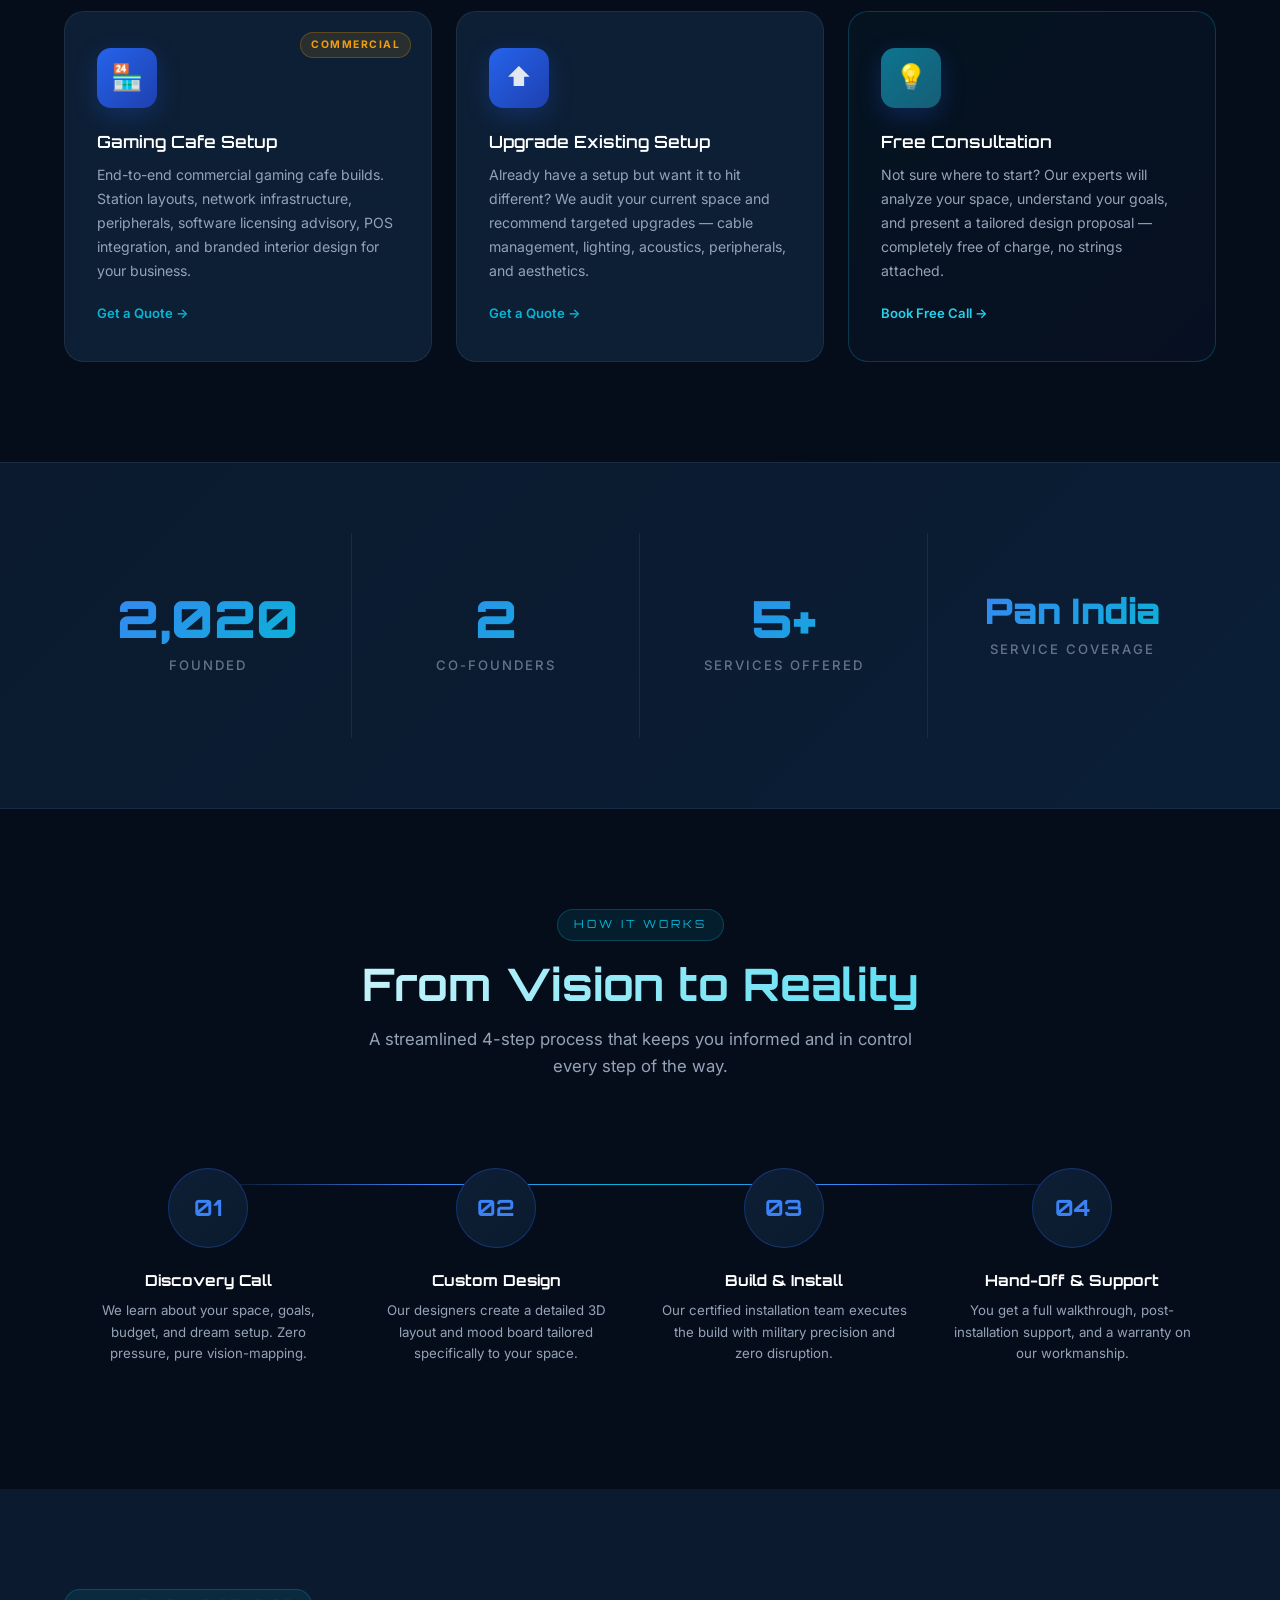
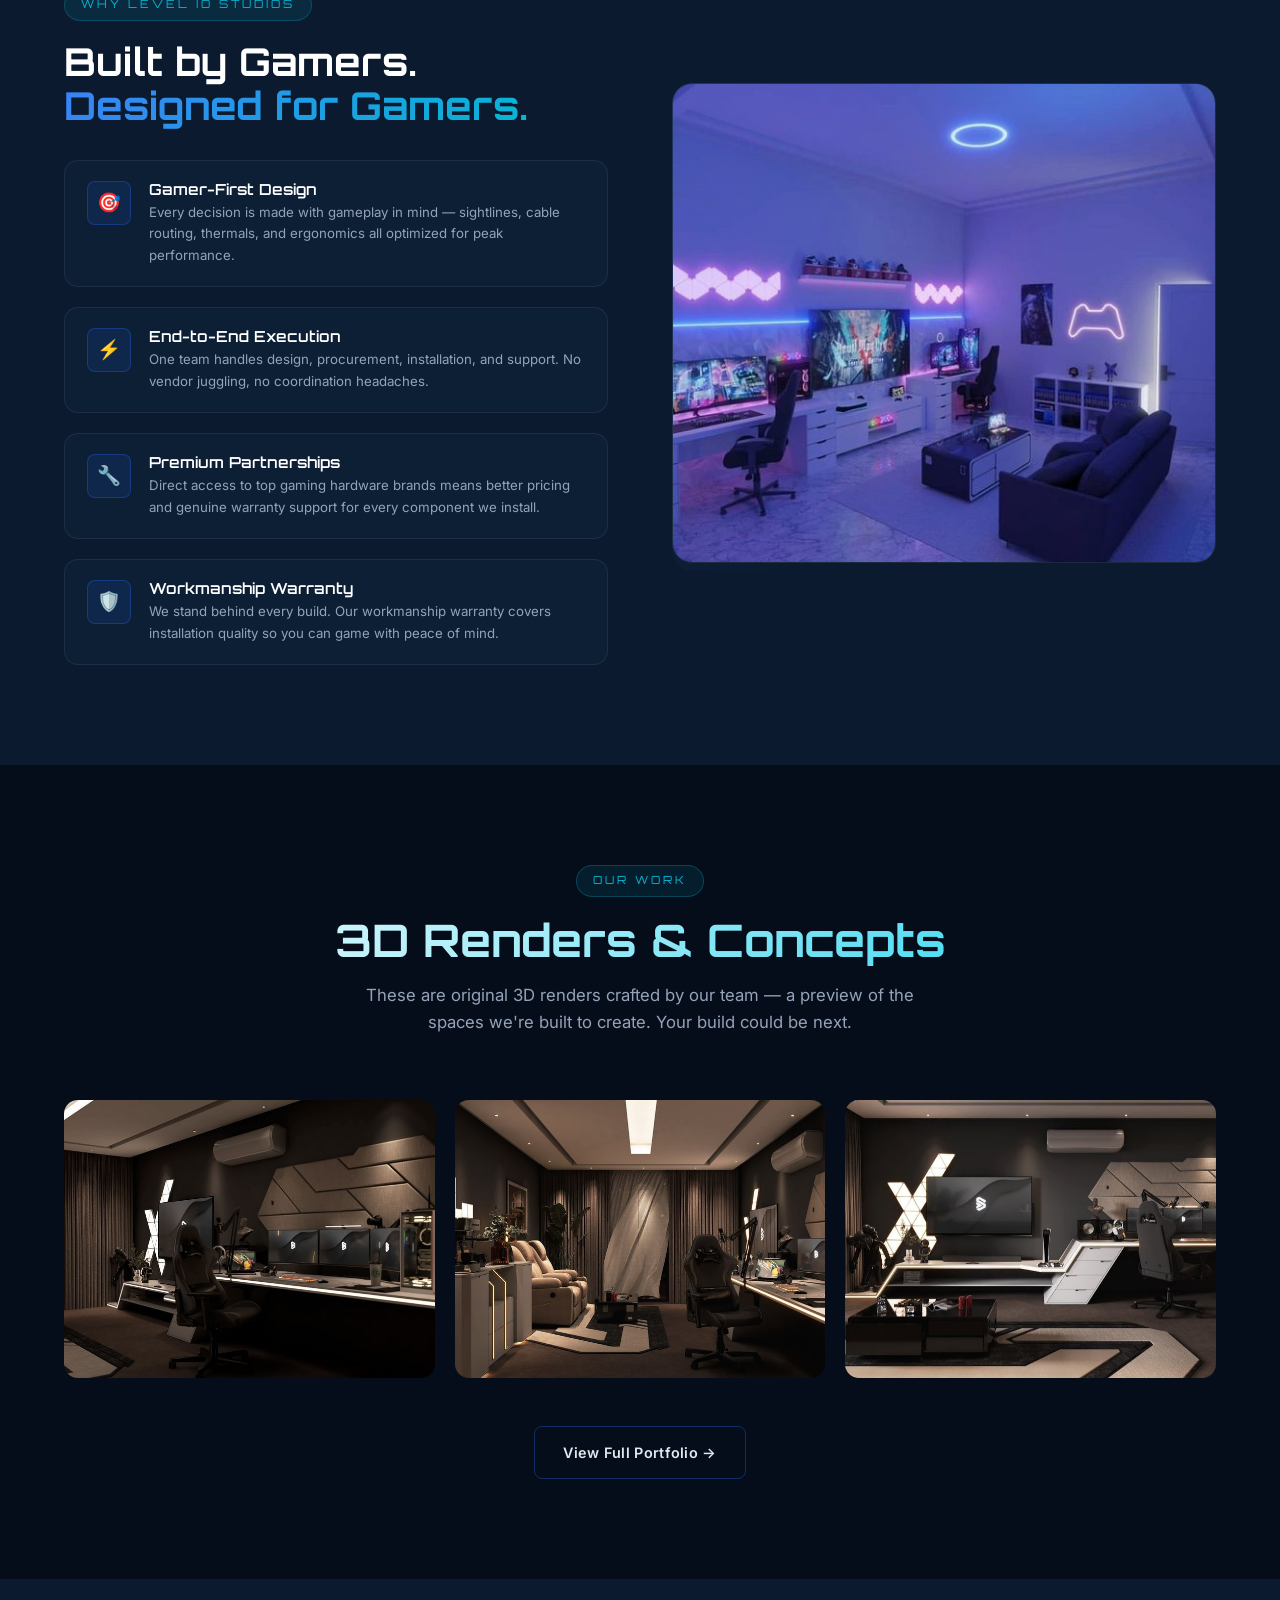
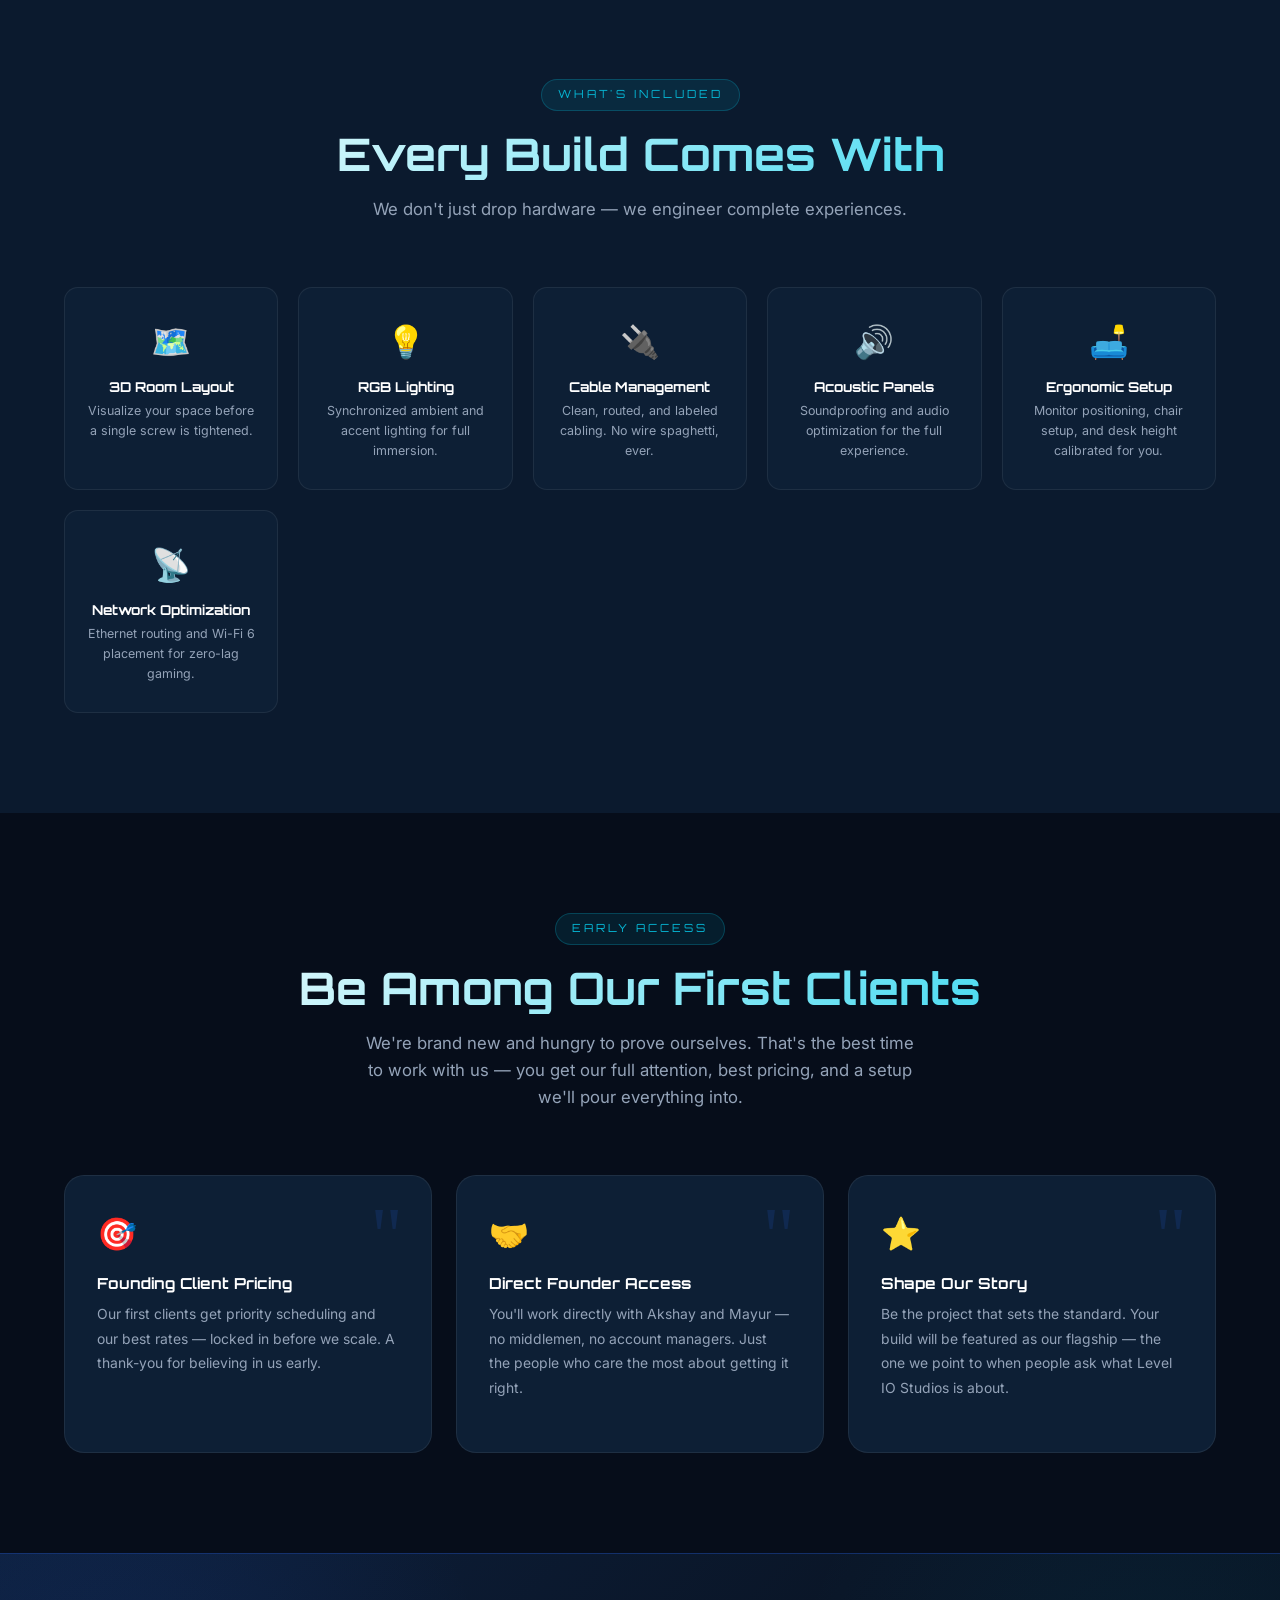
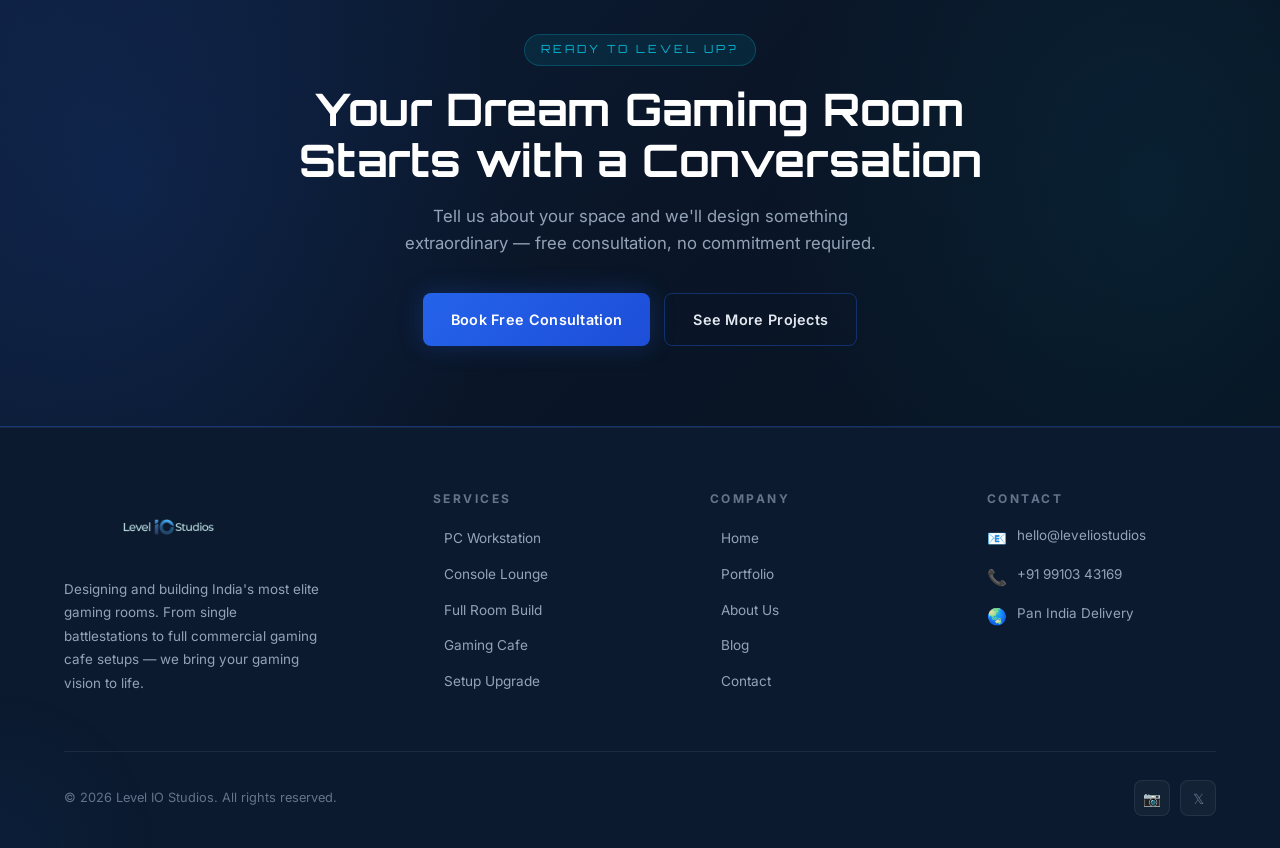
==== commit c9a3e02b: "Changes for responsiveness" ====
--- a/index.html
+++ b/index.html
@@ -362,7 +362,7 @@
         <h2 data-aos="fade-up" data-aos-delay="100">Be Among Our First Clients</h2>
         <p data-aos="fade-up" data-aos-delay="200">We're brand new and hungry to prove ourselves. That's the best time to work with us — you get our full attention, best pricing, and a setup we'll pour everything into.</p>
       </div>
-      <div style="display: grid; grid-template-columns: repeat(3, 1fr); gap: 24px;" class="testimonials-grid">
+      <div class="testimonials-grid early-access-grid">
         <div class="testimonial-card" data-aos="fade-up" data-aos-delay="0">
           <div style="font-size: 2rem; margin-bottom: 16px;">🎯</div>
           <h3 style="font-size: 0.95rem; color: #fff; margin-bottom: 10px; font-family: var(--font-head);">Founding Client Pricing</h3>
--- a/styles.css
+++ b/styles.css
@@ -32,7 +32,7 @@
   --font-body:    'Inter', sans-serif;
 }
 
-html { scroll-behavior: smooth; font-size: 16px; }
+html { scroll-behavior: smooth; font-size: 16px; overflow-x: hidden; }
 
 body {
   font-family: var(--font-body);
@@ -40,6 +40,7 @@
   color: var(--text);
   line-height: 1.6;
   overflow-x: hidden;
+  max-width: 100vw;
 }
 
 ::selection { background: var(--blue); color: #fff; }
@@ -230,6 +231,8 @@
   padding: 8px;
   border-radius: var(--radius-sm);
   transition: var(--transition);
+  position: relative;
+  z-index: 1001;
 }
 .hamburger span {
   display: block;
@@ -1330,6 +1333,8 @@
 .team-card p { font-size: 0.82rem; }
 
 /* ─── RESPONSIVE ─── */
+
+/* ── Tablet landscape ── */
 @media (max-width: 1024px) {
   .stats-grid { grid-template-columns: repeat(2, 1fr); }
   .stat-item { border-right: none; border-bottom: 1px solid var(--border); }
@@ -1349,47 +1354,158 @@
 
   .about-story { grid-template-columns: 1fr; gap: 40px; }
   .story-image { order: -1; }
-}
-
+
+  .blog-grid { grid-template-columns: repeat(2, 1fr) !important; }
+}
+
+/* ── Page overlay (menu backdrop) ── */
+.menu-overlay {
+  display: none;
+  position: fixed;
+  inset: 0;
+  z-index: 998;
+  background: rgba(0,0,0,0.6);
+  backdrop-filter: blur(6px);
+  -webkit-backdrop-filter: blur(6px);
+}
+.menu-overlay.active { display: block; }
+
+/* ── Tablet portrait / large phone ── */
 @media (max-width: 768px) {
-  .section { padding: 72px 0; }
-
-  .nav-links { display: none; position: fixed; top: 0; left: 0; right: 0; bottom: 0; background: rgba(6,13,26,0.97); backdrop-filter: blur(20px); flex-direction: column; align-items: center; justify-content: center; gap: 12px; z-index: 999; }
+  .section { padding: 64px 0; }
+  .container { padding: 0 20px; }
+
+  /* ── Navbar: logo centred, hamburger pinned right ── */
+  .nav-inner {
+    height: 70px;
+    justify-content: center;   /* centre logo */
+    position: relative;
+  }
+  .nav-logo { height: 70px; position: static; }
+  .nav-logo img { height: 260px; }
+  .hamburger {
+    display: flex;
+    position: absolute;
+    right: 0;
+    top: 50%;
+    transform: translateY(-50%);
+    z-index: 1001;
+  }
+
+  /* ── Mobile nav menu ── */
+  .nav-links {
+    display: none;
+    position: fixed;
+    top: 0; left: 0; right: 0; bottom: 0;
+    height: 100dvh;           /* full dynamic viewport including address bar */
+    background: #060d1a;      /* fully opaque */
+    flex-direction: column;
+    align-items: center;
+    justify-content: center;
+    gap: 8px;
+    z-index: 999;
+    transform: none;          /* override desktop translateX(-50%) */
+    width: 100%;
+    padding: 80px 0 40px;
+  }
   .nav-links.mobile-open { display: flex; }
-  .nav-links a { font-size: 1rem; padding: 12px 24px; }
+  .nav-links a {
+    font-size: 1.2rem;
+    padding: 16px 40px;
+    width: 80%;
+    text-align: center;
+    border-radius: var(--radius-md);
+    border: 1px solid transparent;
+  }
+  .nav-links a:hover, .nav-links a.active {
+    border-color: var(--border-blue);
+    background: rgba(37,99,235,0.08);
+  }
   .nav-cta { display: none; }
-  .hamburger { display: flex; }
-
+
+  /* ── Hero ── */
+  .hero { padding-top: 70px; }
+  .hero-actions { flex-wrap: wrap; gap: 12px; }
+  .hero-scroll { display: none; }
+
+  /* ── Page hero ── */
+  .page-hero { padding-top: 70px; min-height: 220px; }
+
+  /* ── Grids ── */
   .portfolio-grid { grid-template-columns: 1fr 1fr; }
   .portfolio-full-grid { columns: 1; }
-
   .testimonials-grid { grid-template-columns: 1fr; }
-  .values-grid { grid-template-columns: 1fr; }
+  .early-access-grid { grid-template-columns: 1fr; }
+  .values-grid { grid-template-columns: 1fr 1fr; }
   .team-grid { grid-template-columns: 1fr 1fr; }
-
   .contact-grid { grid-template-columns: 1fr; }
   .form-grid { grid-template-columns: 1fr; }
-
-  .hero-scroll { display: none; }
-
-  .footer-grid { grid-template-columns: 1fr; gap: 36px; }
-  .footer-bottom { flex-direction: column; text-align: center; }
-}
-
-@media (max-width: 520px) {
+  .blog-grid { grid-template-columns: 1fr !important; }
+
+  /* ── About ── */
+  .about-story { grid-template-columns: 1fr; }
+  .story-image img { height: 280px; }
+
+  /* ── Footer ── */
+  .footer-grid { grid-template-columns: 1fr; gap: 32px; }
+  .footer-bottom { flex-direction: column; text-align: center; gap: 12px; }
+
+  /* ── Why visual ── */
+  .why-visual img { height: 300px; }
+
+  /* ── Process ── */
+  .process-grid { grid-template-columns: 1fr 1fr; }
+}
+
+/* ── Early access grid ── */
+.early-access-grid { grid-template-columns: repeat(3, 1fr); }
+
+/* ── Small phones ── */
+@media (max-width: 480px) {
+  .early-access-grid { grid-template-columns: 1fr !important; }
+  .section { padding: 52px 0; }
+  .container { padding: 0 16px; }
+
   .portfolio-grid { grid-template-columns: 1fr; }
   .services-grid { grid-template-columns: 1fr; }
+  .values-grid { grid-template-columns: 1fr; }
   .team-grid { grid-template-columns: 1fr; }
   .process-grid { grid-template-columns: 1fr; }
   .stats-grid { grid-template-columns: 1fr 1fr; }
   .stat-item:nth-child(odd) { border-right: 1px solid var(--border); }
-  .hero-actions { flex-direction: column; }
+
+  .hero-actions { flex-direction: column; align-items: flex-start; }
+  .btn { width: 100%; justify-content: center; }
+
+  .section-header { margin-bottom: 32px; }
+
+  /* Team cards stacked */
+  .team-card { padding: 24px 20px; }
+  .team-avatar { width: 72px; height: 72px; }
+
+  /* Footer logo smaller */
+  .footer-brand .logo-wrap { height: 54px; }
+  .footer-brand .logo-wrap img { height: 160px; }
+
+  /* Nav logo smaller */
+  .nav-inner { height: 60px; }
+  .nav-logo { height: 60px; }
+  .nav-logo img { height: 220px; }
+
+  /* Contact card padding */
+  .contact-card { padding: 24px 20px; }
+
+  /* Blog card */
+  .blog-card { margin-bottom: 0; }
 }
 
 /* ─── AOS ANIMATIONS ─── */
 [data-aos] { opacity: 0; transition: opacity 0.6s ease, transform 0.6s ease; }
 [data-aos="fade-up"] { transform: translateY(30px); }
-[data-aos="fade-right"] { transform: translateX(-30px); }
-[data-aos="fade-left"] { transform: translateX(30px); }
+[data-aos="fade-right"] { transform: translateX(-20px); }
+[data-aos="fade-left"] { transform: translateX(20px); }
 [data-aos="zoom-in"] { transform: scale(0.9); }
 [data-aos].aos-animate { opacity: 1; transform: none; }
+
+/* Prevent AOS translateX from causing horizontal overflow */
+.section, .hero, .page-hero { overflow-x: hidden; }
